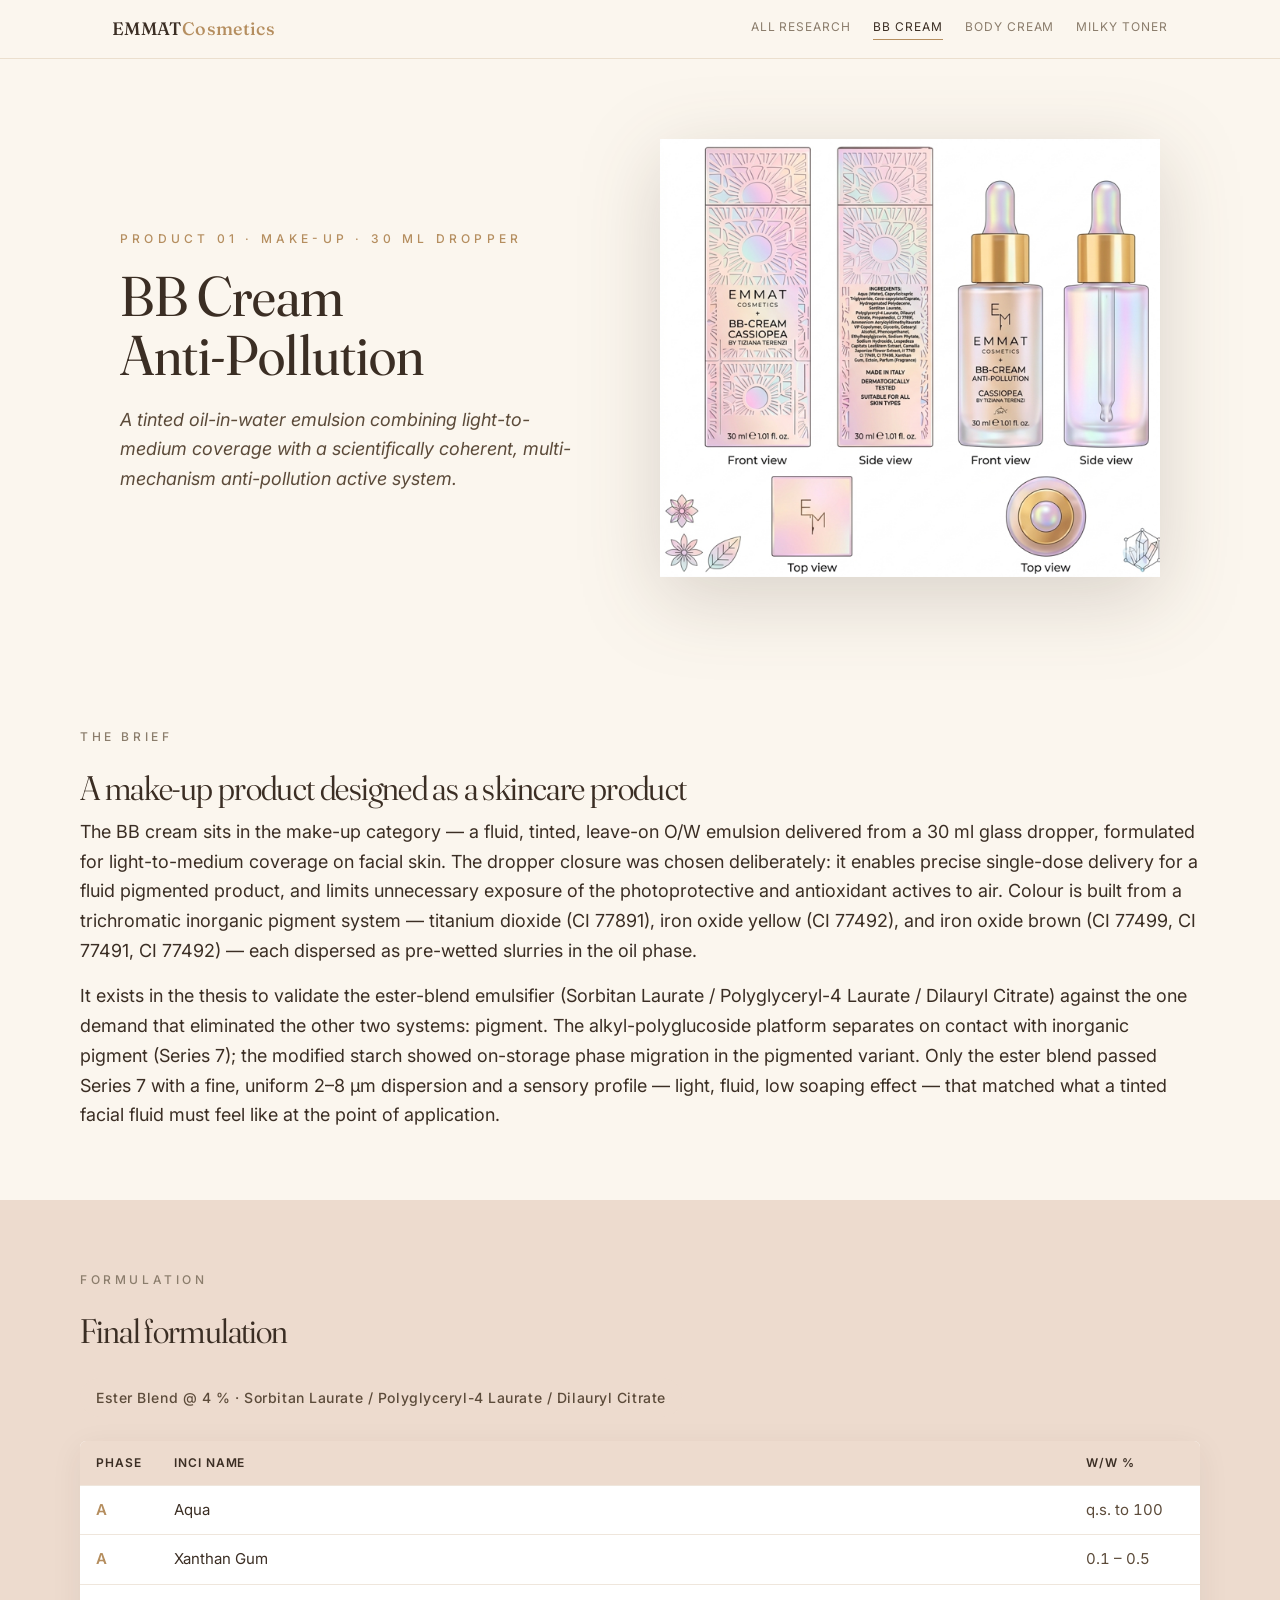
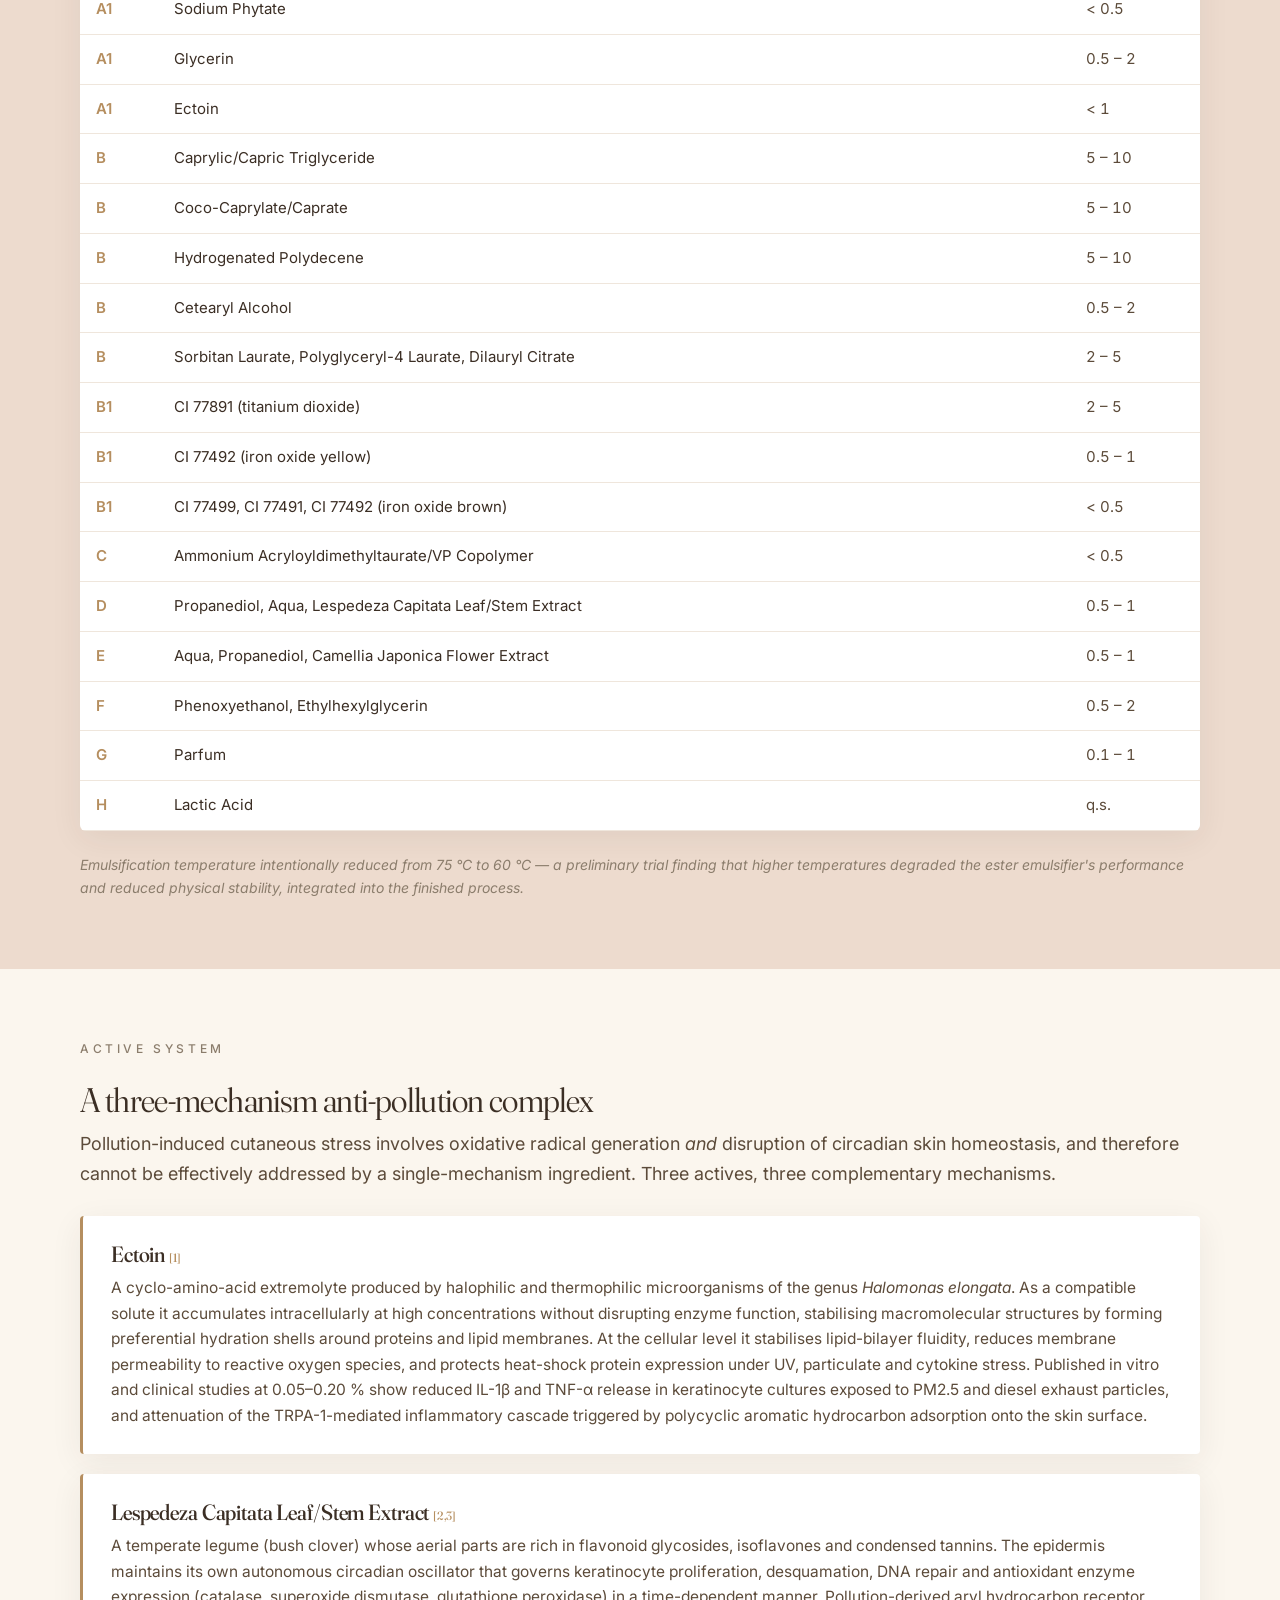
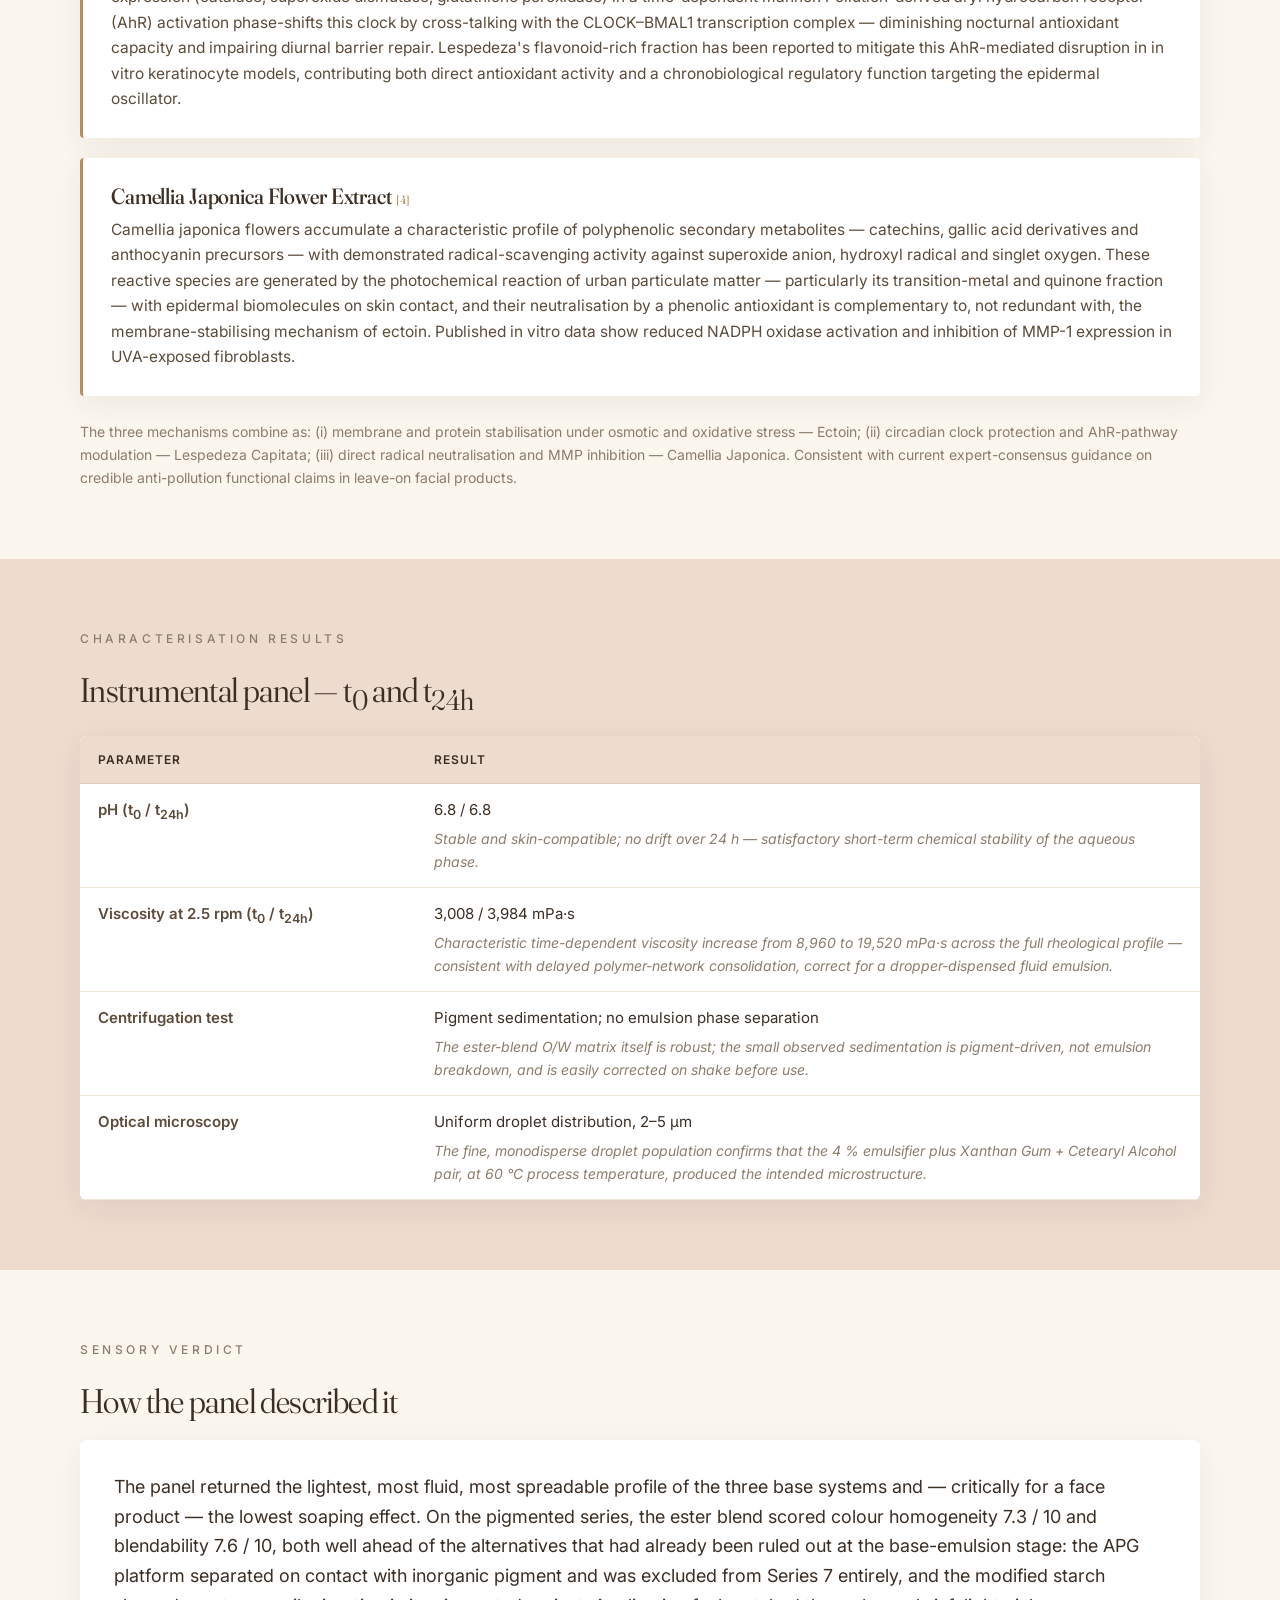
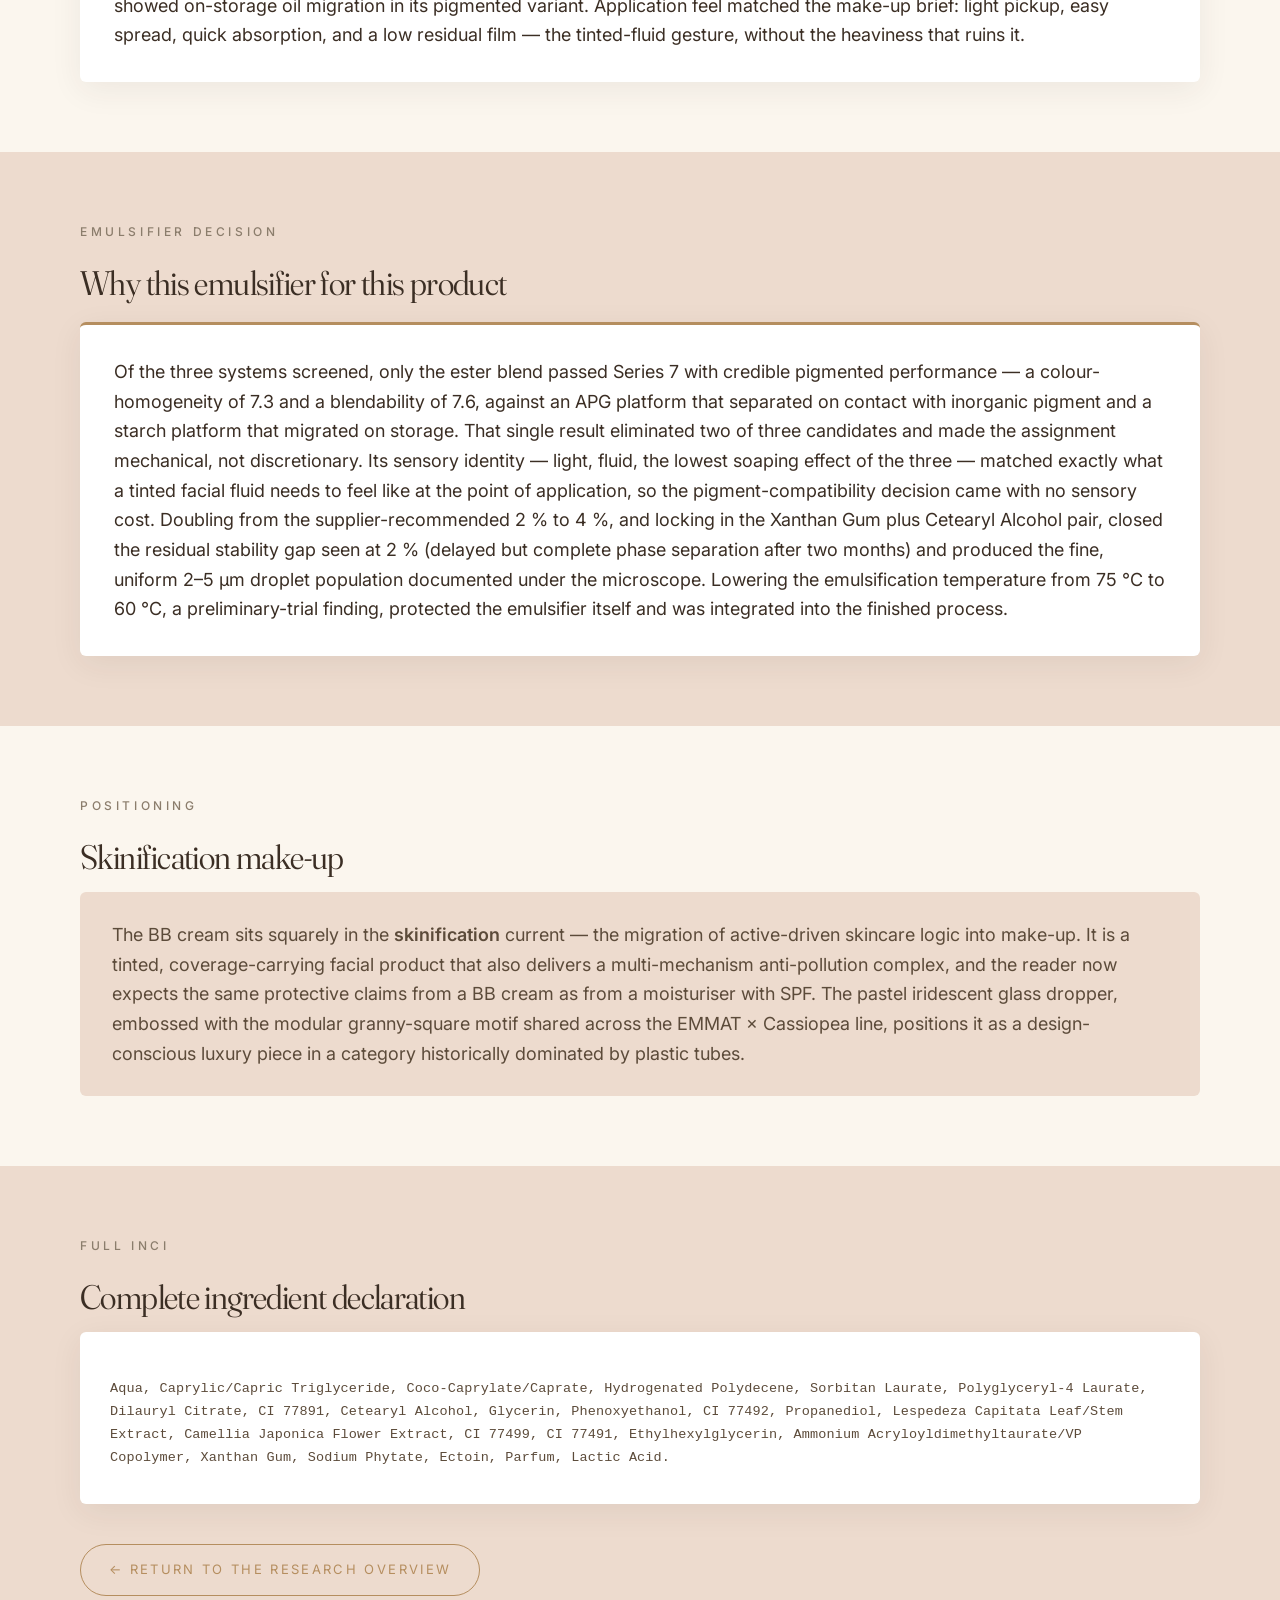
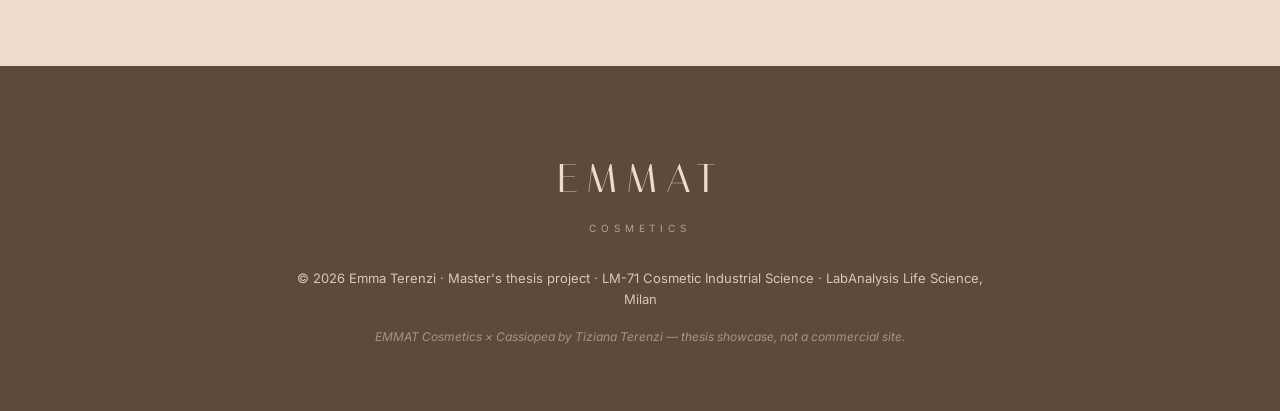
==== products/bb-cream.html @ 3c99f942 "Add per-product deep-dive pages Three new thesis-quality sub-pages under products/ — bb-cream.html, " ====
<!DOCTYPE html>
<html lang="en-GB">
<head>
<meta charset="UTF-8">
<meta name="viewport" content="width=device-width, initial-scale=1.0">
<title>BB Cream Anti-Pollution — EMMAT Cosmetics</title>
<meta name="description" content="The development of EMMAT's tinted anti-pollution BB cream: ester-blend emulsifier, trichromatic pigment system, and a three-active anti-pollution complex. Full formulation, characterisation and rationale.">
<link rel="preconnect" href="https://fonts.googleapis.com">
<link rel="preconnect" href="https://fonts.gstatic.com" crossorigin>
<link href="https://fonts.googleapis.com/css2?family=Fraunces:ital,opsz,wght,SOFT,WONK@0,9..144,300..700,0..100,0..1;1,9..144,300..700,0..100,0..1&family=Italiana&family=Inter:wght@300;400;500;600&display=swap" rel="stylesheet">
<link rel="stylesheet" href="../styles.css">
</head>
<body>

<!-- ══════════════ SUB-NAV ══════════════ -->
<nav class="subnav">
  <div class="subnav-inner">
    <a href="../index.html" class="subnav-brand">EMMAT<span>Cosmetics</span></a>
    <div class="subnav-links">
      <a href="../index.html">All research</a>
      <a href="bb-cream.html" class="current">BB Cream</a>
      <a href="body-cream.html">Body Cream</a>
      <a href="milky-toner.html">Milky Toner</a>
    </div>
  </div>
</nav>

<!-- ══════════════ HERO ══════════════ -->
<header class="product-hero">
  <div class="product-hero-text">
    <span class="eyebrow-inline">Product 01 · Make-up · 30 ml dropper</span>
    <h1>BB Cream<br>Anti-Pollution</h1>
    <p class="tag">A tinted oil-in-water emulsion combining light-to-medium coverage with a scientifically coherent, multi-mechanism anti-pollution active system.</p>
  </div>
  <div class="product-hero-media">
    <img src="../images/image7.png" alt="EMMAT BB Cream Anti-Pollution 30 ml glass dropper — front and side views">
  </div>
</header>

<!-- ══════════════ THE BRIEF ══════════════ -->
<section class="pp-section section-cream">
  <div class="container">
    <span class="lede-eyebrow">The brief</span>
    <h2>A make-up product designed as a skincare product</h2>
    <p>The BB cream sits in the make-up category — a fluid, tinted, leave-on O/W emulsion delivered from a 30 ml glass dropper, formulated for light-to-medium coverage on facial skin. The dropper closure was chosen deliberately: it enables precise single-dose delivery for a fluid pigmented product, and limits unnecessary exposure of the photoprotective and antioxidant actives to air. Colour is built from a trichromatic inorganic pigment system — titanium dioxide (CI 77891), iron oxide yellow (CI 77492), and iron oxide brown (CI 77499, CI 77491, CI 77492) — each dispersed as pre-wetted slurries in the oil phase.</p>
    <p>It exists in the thesis to validate the ester-blend emulsifier (Sorbitan Laurate / Polyglyceryl-4 Laurate / Dilauryl Citrate) against the one demand that eliminated the other two systems: pigment. The alkyl-polyglucoside platform separates on contact with inorganic pigment (Series 7); the modified starch showed on-storage phase migration in the pigmented variant. Only the ester blend passed Series 7 with a fine, uniform 2–8 µm dispersion and a sensory profile — light, fluid, low soaping effect — that matched what a tinted facial fluid must feel like at the point of application.</p>
  </div>
</section>

<!-- ══════════════ FORMULATION ══════════════ -->
<section class="pp-section section-rose">
  <div class="container">
    <span class="lede-eyebrow">Formulation</span>
    <h2>Final formulation</h2>
    <span class="emul-line">Ester Blend @ 4 % · Sorbitan Laurate / Polyglyceryl-4 Laurate / Dilauryl Citrate</span>
    <table class="form-table">
      <thead><tr><th>Phase</th><th>INCI name</th><th>w/w %</th></tr></thead>
      <tbody>
        <tr><td>A</td><td>Aqua</td><td>q.s. to 100</td></tr>
        <tr><td>A</td><td>Xanthan Gum</td><td>0.1 – 0.5</td></tr>
        <tr><td>A1</td><td>Sodium Phytate</td><td>&lt; 0.5</td></tr>
        <tr><td>A1</td><td>Glycerin</td><td>0.5 – 2</td></tr>
        <tr><td>A1</td><td>Ectoin</td><td>&lt; 1</td></tr>
        <tr><td>B</td><td>Caprylic/Capric Triglyceride</td><td>5 – 10</td></tr>
        <tr><td>B</td><td>Coco-Caprylate/Caprate</td><td>5 – 10</td></tr>
        <tr><td>B</td><td>Hydrogenated Polydecene</td><td>5 – 10</td></tr>
        <tr><td>B</td><td>Cetearyl Alcohol</td><td>0.5 – 2</td></tr>
        <tr><td>B</td><td>Sorbitan Laurate, Polyglyceryl-4 Laurate, Dilauryl Citrate</td><td>2 – 5</td></tr>
        <tr><td>B1</td><td>CI 77891 (titanium dioxide)</td><td>2 – 5</td></tr>
        <tr><td>B1</td><td>CI 77492 (iron oxide yellow)</td><td>0.5 – 1</td></tr>
        <tr><td>B1</td><td>CI 77499, CI 77491, CI 77492 (iron oxide brown)</td><td>&lt; 0.5</td></tr>
        <tr><td>C</td><td>Ammonium Acryloyldimethyltaurate/VP Copolymer</td><td>&lt; 0.5</td></tr>
        <tr><td>D</td><td>Propanediol, Aqua, Lespedeza Capitata Leaf/Stem Extract</td><td>0.5 – 1</td></tr>
        <tr><td>E</td><td>Aqua, Propanediol, Camellia Japonica Flower Extract</td><td>0.5 – 1</td></tr>
        <tr><td>F</td><td>Phenoxyethanol, Ethylhexylglycerin</td><td>0.5 – 2</td></tr>
        <tr><td>G</td><td>Parfum</td><td>0.1 – 1</td></tr>
        <tr><td>H</td><td>Lactic Acid</td><td>q.s.</td></tr>
      </tbody>
    </table>
    <p style="margin-top:22px; color:var(--muted); font-size:14px; font-style:italic;">Emulsification temperature intentionally reduced from 75 °C to 60 °C — a preliminary trial finding that higher temperatures degraded the ester emulsifier's performance and reduced physical stability, integrated into the finished process.</p>
  </div>
</section>

<!-- ══════════════ ACTIVE SYSTEM DEEP DIVE ══════════════ -->
<section class="pp-section section-cream">
  <div class="container">
    <span class="lede-eyebrow">Active system</span>
    <h2>A three-mechanism anti-pollution complex</h2>
    <p style="margin-bottom:28px; color:var(--deep);">Pollution-induced cutaneous stress involves oxidative radical generation <em>and</em> disruption of circadian skin homeostasis, and therefore cannot be effectively addressed by a single-mechanism ingredient. Three actives, three complementary mechanisms.</p>

    <div class="active-block">
      <h4>Ectoin <span class="ref">[1]</span></h4>
      <p>A cyclo-amino-acid extremolyte produced by halophilic and thermophilic microorganisms of the genus <em>Halomonas elongata</em>. As a compatible solute it accumulates intracellularly at high concentrations without disrupting enzyme function, stabilising macromolecular structures by forming preferential hydration shells around proteins and lipid membranes. At the cellular level it stabilises lipid-bilayer fluidity, reduces membrane permeability to reactive oxygen species, and protects heat-shock protein expression under UV, particulate and cytokine stress. Published in vitro and clinical studies at 0.05–0.20 % show reduced IL-1β and TNF-α release in keratinocyte cultures exposed to PM2.5 and diesel exhaust particles, and attenuation of the TRPA-1-mediated inflammatory cascade triggered by polycyclic aromatic hydrocarbon adsorption onto the skin surface.</p>
    </div>

    <div class="active-block">
      <h4>Lespedeza Capitata Leaf/Stem Extract <span class="ref">[2,3]</span></h4>
      <p>A temperate legume (bush clover) whose aerial parts are rich in flavonoid glycosides, isoflavones and condensed tannins. The epidermis maintains its own autonomous circadian oscillator that governs keratinocyte proliferation, desquamation, DNA repair and antioxidant enzyme expression (catalase, superoxide dismutase, glutathione peroxidase) in a time-dependent manner. Pollution-derived aryl hydrocarbon receptor (AhR) activation phase-shifts this clock by cross-talking with the CLOCK–BMAL1 transcription complex — diminishing nocturnal antioxidant capacity and impairing diurnal barrier repair. Lespedeza's flavonoid-rich fraction has been reported to mitigate this AhR-mediated disruption in in vitro keratinocyte models, contributing both direct antioxidant activity and a chronobiological regulatory function targeting the epidermal oscillator.</p>
    </div>

    <div class="active-block">
      <h4>Camellia Japonica Flower Extract <span class="ref">[4]</span></h4>
      <p>Camellia japonica flowers accumulate a characteristic profile of polyphenolic secondary metabolites — catechins, gallic acid derivatives and anthocyanin precursors — with demonstrated radical-scavenging activity against superoxide anion, hydroxyl radical and singlet oxygen. These reactive species are generated by the photochemical reaction of urban particulate matter — particularly its transition-metal and quinone fraction — with epidermal biomolecules on skin contact, and their neutralisation by a phenolic antioxidant is complementary to, not redundant with, the membrane-stabilising mechanism of ectoin. Published in vitro data show reduced NADPH oxidase activation and inhibition of MMP-1 expression in UVA-exposed fibroblasts.</p>
    </div>

    <p style="margin-top:24px; color:var(--muted); font-size:14px;">The three mechanisms combine as: (i) membrane and protein stabilisation under osmotic and oxidative stress — Ectoin; (ii) circadian clock protection and AhR-pathway modulation — Lespedeza Capitata; (iii) direct radical neutralisation and MMP inhibition — Camellia Japonica. Consistent with current expert-consensus guidance on credible anti-pollution functional claims in leave-on facial products.</p>
  </div>
</section>

<!-- ══════════════ CHARACTERISATION RESULTS ══════════════ -->
<section class="pp-section section-rose">
  <div class="container">
    <span class="lede-eyebrow">Characterisation results</span>
    <h2>Instrumental panel — t<sub>0</sub> and t<sub>24h</sub></h2>
    <table class="results-table">
      <thead><tr><th>Parameter</th><th>Result</th></tr></thead>
      <tbody>
        <tr>
          <td>pH (t<sub>0</sub> / t<sub>24h</sub>)</td>
          <td>6.8 / 6.8
            <span class="interp">Stable and skin-compatible; no drift over 24 h — satisfactory short-term chemical stability of the aqueous phase.</span>
          </td>
        </tr>
        <tr>
          <td>Viscosity at 2.5 rpm (t<sub>0</sub> / t<sub>24h</sub>)</td>
          <td>3,008 / 3,984 mPa·s
            <span class="interp">Characteristic time-dependent viscosity increase from 8,960 to 19,520 mPa·s across the full rheological profile — consistent with delayed polymer-network consolidation, correct for a dropper-dispensed fluid emulsion.</span>
          </td>
        </tr>
        <tr>
          <td>Centrifugation test</td>
          <td>Pigment sedimentation; no emulsion phase separation
            <span class="interp">The ester-blend O/W matrix itself is robust; the small observed sedimentation is pigment-driven, not emulsion breakdown, and is easily corrected on shake before use.</span>
          </td>
        </tr>
        <tr>
          <td>Optical microscopy</td>
          <td>Uniform droplet distribution, 2–5 µm
            <span class="interp">The fine, monodisperse droplet population confirms that the 4 % emulsifier plus Xanthan Gum + Cetearyl Alcohol pair, at 60 °C process temperature, produced the intended microstructure.</span>
          </td>
        </tr>
      </tbody>
    </table>
  </div>
</section>

<!-- ══════════════ SENSORY VERDICT ══════════════ -->
<section class="pp-section section-cream">
  <div class="container">
    <span class="lede-eyebrow">Sensory verdict</span>
    <h2>How the panel described it</h2>
    <div class="verdict-panel">
      <p>The panel returned the lightest, most fluid, most spreadable profile of the three base systems and — critically for a face product — the lowest soaping effect. On the pigmented series, the ester blend scored colour homogeneity 7.3 / 10 and blendability 7.6 / 10, both well ahead of the alternatives that had already been ruled out at the base-emulsion stage: the APG platform separated on contact with inorganic pigment and was excluded from Series 7 entirely, and the modified starch showed on-storage oil migration in its pigmented variant. Application feel matched the make-up brief: light pickup, easy spread, quick absorption, and a low residual film — the tinted-fluid gesture, without the heaviness that ruins it.</p>
    </div>
  </div>
</section>

<!-- ══════════════ EMULSIFIER RATIONALE ══════════════ -->
<section class="pp-section section-rose">
  <div class="container">
    <span class="lede-eyebrow">Emulsifier decision</span>
    <h2>Why this emulsifier for this product</h2>
    <div class="rationale-panel">
      <p>Of the three systems screened, only the ester blend passed Series 7 with credible pigmented performance — a colour-homogeneity of 7.3 and a blendability of 7.6, against an APG platform that separated on contact with inorganic pigment and a starch platform that migrated on storage. That single result eliminated two of three candidates and made the assignment mechanical, not discretionary. Its sensory identity — light, fluid, the lowest soaping effect of the three — matched exactly what a tinted facial fluid needs to feel like at the point of application, so the pigment-compatibility decision came with no sensory cost. Doubling from the supplier-recommended 2 % to 4 %, and locking in the Xanthan Gum plus Cetearyl Alcohol pair, closed the residual stability gap seen at 2 % (delayed but complete phase separation after two months) and produced the fine, uniform 2–5 µm droplet population documented under the microscope. Lowering the emulsification temperature from 75 °C to 60 °C, a preliminary-trial finding, protected the emulsifier itself and was integrated into the finished process.</p>
    </div>
  </div>
</section>

<!-- ══════════════ POSITIONING ══════════════ -->
<section class="pp-section section-cream">
  <div class="container">
    <span class="lede-eyebrow">Positioning</span>
    <h2>Skinification make-up</h2>
    <div class="positioning-panel">
      <p>The BB cream sits squarely in the <strong>skinification</strong> current — the migration of active-driven skincare logic into make-up. It is a tinted, coverage-carrying facial product that also delivers a multi-mechanism anti-pollution complex, and the reader now expects the same protective claims from a BB cream as from a moisturiser with SPF. The pastel iridescent glass dropper, embossed with the modular granny-square motif shared across the EMMAT × Cassiopea line, positions it as a design-conscious luxury piece in a category historically dominated by plastic tubes.</p>
    </div>
  </div>
</section>

<!-- ══════════════ FULL INCI ══════════════ -->
<section class="pp-section section-rose">
  <div class="container">
    <span class="lede-eyebrow">Full INCI</span>
    <h2>Complete ingredient declaration</h2>
    <div class="inci-panel">
      <p class="inci">Aqua, Caprylic/Capric Triglyceride, Coco-Caprylate/Caprate, Hydrogenated Polydecene, Sorbitan Laurate, Polyglyceryl-4 Laurate, Dilauryl Citrate, CI 77891, Cetearyl Alcohol, Glycerin, Phenoxyethanol, CI 77492, Propanediol, Lespedeza Capitata Leaf/Stem Extract, Camellia Japonica Flower Extract, CI 77499, CI 77491, Ethylhexylglycerin, Ammonium Acryloyldimethyltaurate/VP Copolymer, Xanthan Gum, Sodium Phytate, Ectoin, Parfum, Lactic Acid.</p>
    </div>
    <a href="../index.html" class="back-link">← Return to the research overview</a>
  </div>
</section>

<!-- ══════════════ FOOTER ══════════════ -->
<footer class="footer">
  <div class="container">
    <div class="footer-inner">
      <div class="footer-brand">EMMAT<span>Cosmetics</span></div>
      <p class="footer-line">© 2026 Emma Terenzi · Master's thesis project · LM-71 Cosmetic Industrial Science · LabAnalysis Life Science, Milan</p>
      <p class="footer-line muted">EMMAT Cosmetics × Cassiopea by Tiziana Terenzi — thesis showcase, not a commercial site.</p>
    </div>
  </div>
</footer>

</body>
</html>
---- styles.css ----
/* ═══════════════════════════════════════════════
   EMMAT Cosmetics — Thesis Portfolio
   Palette:
     text        #3B2E24  warm dark brown
     bg          #FBF6EE  cream
     gold        #B58E5F
     muted       #8B7D6C
     deep        #5C4B3A
     rose        #EDDBCE  soft rose
   ═══════════════════════════════════════════════ */

:root {
  --text:   #3B2E24;
  --bg:     #FBF6EE;
  --bg-2:   #FDF9F2;                /* subtle cream lift for inner-card gradient */
  --gold:   #B58E5F;
  --muted:  #8B7D6C;
  --deep:   #5C4B3A;
  --rose:   #EDDBCE;
  --border: rgba(181, 142, 95, .22);
  --rule:   rgba(181, 142, 95, .20);
  --shadow:    0 8px 32px rgba(59, 46, 36, .07);
  --shadow-lg: 0 24px 64px rgba(59, 46, 36, .12);

  --serif:   'Fraunces', 'Cormorant Garamond', 'Playfair Display', Georgia, serif;
  --display: 'Italiana', 'Fraunces', Georgia, serif;
  --sans:    'Inter', -apple-system, BlinkMacSystemFont, 'Segoe UI', sans-serif;

  /* Modular scale (ratio 1.25 · base 18px) — desktop */
  --step--1: 14.4px;
  --step-0:  18px;    /* body */
  --step-1:  22.5px;  /* lead */
  --step-2:  28px;    /* h4 */
  --step-3:  36px;    /* h3 */
  --step-4:  44px;    /* h2 */
  --step-5:  56px;
  --step-6:  72px;    /* h1 / hero */

  /* OpenType feature packs */
  --feat-body: "kern", "liga", "clig", "calt", "onum", "pnum";
  --feat-num:  "kern", "lnum", "tnum";
  --feat-head: "kern", "liga", "dlig", "calt", "ss01";

  --max: 1120px;
}

* { box-sizing: border-box; margin: 0; padding: 0; }

html {
  scroll-behavior: smooth;
  scroll-padding-top: 96px;
  -webkit-text-size-adjust: 100%;
}

body {
  font-family: var(--sans);
  color: var(--text);
  background: var(--bg);
  line-height: 1.65;
  font-weight: 400;
  font-size: var(--step-0);
  font-feature-settings: var(--feat-body);
  -webkit-font-smoothing: antialiased;
  -moz-osx-font-smoothing: grayscale;
  text-rendering: optimizeLegibility;
}

a { color: inherit; text-decoration: none; }
img { max-width: 100%; height: auto; display: block; }

h1, h2, h3, h4 {
  font-family: var(--serif);
  color: var(--text);
  font-weight: 400;
  line-height: 1.12;
  font-feature-settings: var(--feat-head);
  font-variation-settings: "opsz" 144, "SOFT" 30, "WONK" 0;
  text-wrap: balance;
}

h2 { font-size: var(--step-4); font-weight: 350; letter-spacing: -0.018em; margin-bottom: 16px; }
h3 { font-size: var(--step-3); font-weight: 400; letter-spacing: -0.012em; margin-bottom: 16px; }
h4 { font-size: var(--step-2); font-weight: 500; letter-spacing: -0.006em; margin-bottom: 12px; }

p { margin-bottom: 16px; }
p:last-child { margin-bottom: 0; }

em { color: var(--deep); font-style: italic; }
strong { font-weight: 600; }

/* ═══════════════════════════════════════════════ HERO */
.hero {
  position: relative;
  min-height: 100vh;
  display: flex;
  align-items: center;
  justify-content: center;
  overflow: hidden;
  color: var(--text);
}

.hero-bg {
  position: absolute;
  inset: 0;
  background-size: cover;
  background-position: center 30%;
  background-repeat: no-repeat;
  z-index: 0;
  animation: heroPan 30s ease-in-out infinite alternate;
}

@keyframes heroPan {
  from { transform: scale(1.02) translateY(0); }
  to   { transform: scale(1.08) translateY(-1%); }
}

.hero-overlay {
  position: absolute;
  inset: 0;
  background:
    radial-gradient(ellipse at 50% 100%, rgba(251, 246, 238, .95) 0%, rgba(251, 246, 238, .5) 40%, transparent 75%),
    linear-gradient(180deg, rgba(251, 246, 238, .15) 0%, rgba(251, 246, 238, .35) 100%);
  z-index: 1;
}

.hero-inner {
  position: relative;
  z-index: 2;
  max-width: 880px;
  padding: 64px 32px 112px;
  text-align: center;
}

.hero-eyebrow {
  font-family: var(--sans);
  font-size: 12px;
  letter-spacing: .38em;
  text-transform: uppercase;
  color: var(--gold);
  font-weight: 500;
  margin-bottom: 40px;
  font-feature-settings: var(--feat-num);
}

.brand-mark {
  font-family: var(--display);
  font-size: var(--step-6);
  font-weight: 400;
  letter-spacing: .18em;
  line-height: 1;
  margin: 0 0 8px;
  color: var(--text);
  font-feature-settings: "kern", "liga", "dlig";
}

.brand-mark span {
  display: block;
  font-family: var(--sans);
  font-size: 13px;
  letter-spacing: .58em;
  text-transform: uppercase;
  color: var(--muted);
  margin-top: 16px;
  font-weight: 400;
}

.tagline {
  font-family: var(--serif);
  font-style: italic;
  font-size: var(--step-2);
  line-height: 1.4;
  color: var(--deep);
  max-width: 720px;
  margin: 40px auto 24px;
  font-weight: 350;
  font-variation-settings: "opsz" 144, "SOFT" 60;
  text-wrap: balance;
}

.credit {
  font-family: var(--sans);
  font-size: 14px;
  color: var(--muted);
  letter-spacing: .08em;
  margin-bottom: 48px;
  font-feature-settings: var(--feat-num);
}
.credit strong { color: var(--text); font-weight: 600; }

.btn {
  display: inline-block;
  padding: 16px 32px;
  font-family: var(--sans);
  font-size: 12px;
  font-weight: 500;
  letter-spacing: .24em;
  text-transform: uppercase;
  border-radius: 8px;
  border: none;
  cursor: pointer;
  transition: all .3s ease;
}

.btn-primary {
  background: var(--gold);
  color: #fff;
}
.btn-primary:hover {
  background: var(--deep);
  transform: translateY(-2px);
  box-shadow: 0 12px 30px rgba(181, 142, 95, .3);
}

.hero-scroll {
  position: absolute;
  bottom: 30px;
  left: 50%;
  transform: translateX(-50%);
  z-index: 2;
  font-family: var(--sans);
  font-size: 10px;
  letter-spacing: .35em;
  text-transform: uppercase;
  color: var(--muted);
  writing-mode: vertical-rl;
  animation: bob 2s ease-in-out infinite;
}
@keyframes bob { 0%, 100% { transform: translateX(-50%) translateY(0); } 50% { transform: translateX(-50%) translateY(6px); } }

/* ═══════════════════════════════════════════════ SECTIONS */
.section {
  padding: 128px 24px;
  position: relative;
}
.section-cream { background: var(--bg); }
.section-rose  { background: var(--rose); }

/* Subtle gold hairline between adjacent sections — printed-lookbook rhythm */
.section + .section::before {
  content: "";
  position: absolute;
  top: 0;
  left: 50%;
  transform: translateX(-50%);
  width: 60%;
  max-width: 640px;
  height: 1px;
  background: var(--rule);
  opacity: .8;
}

.container {
  max-width: var(--max);
  margin: 0 auto;
}

.section-header {
  margin-bottom: 72px;
}
.section-header.centered {
  text-align: center;
  max-width: 760px;
  margin-left: auto;
  margin-right: auto;
  margin-bottom: 88px;
}

.eyebrow {
  display: inline-block;
  font-family: var(--sans);
  font-size: 11px;
  font-weight: 500;
  letter-spacing: .42em;
  text-transform: uppercase;
  color: var(--gold);
  margin-bottom: 24px;
  padding-bottom: 8px;
  border-bottom: 1px solid var(--border);
  font-feature-settings: var(--feat-num);
}

.section-lede {
  font-family: var(--serif);
  font-style: italic;
  font-size: var(--step-1);
  color: var(--deep);
  margin-top: 24px;
  line-height: 1.55;
  font-weight: 350;
  font-variation-settings: "opsz" 144, "SOFT" 40;
  text-wrap: balance;
}

/* ═══════════════════════════════════════════════ SECTION FIGURES */
.section-figure {
  margin: 0;
  border-radius: 16px;
  overflow: hidden;
  box-shadow: var(--shadow);
  border: 1px solid var(--border);
  background: var(--bg);
}
.section-figure img {
  display: block;
  width: 100%;
  height: auto;
  object-fit: cover;
}
.section-figure-wide {
  margin-top: 56px;
  aspect-ratio: 16 / 9;
}
.section-figure-wide img {
  height: 100%;
}
.section-figure-strip {
  margin-top: 40px;
  aspect-ratio: 32 / 11;
}
.section-figure-strip img {
  height: 100%;
}
.section-figure-inset {
  margin-bottom: 28px;
  aspect-ratio: 16 / 9;
}
.section-figure-inset img {
  height: 100%;
}
.section-figure-closer {
  margin-top: 0;
  margin-bottom: 56px;
}

/* ═══════════════════════════════════════════════ GRIDS */
.grid-2 {
  display: grid;
  grid-template-columns: 1.15fr 1fr;
  gap: 72px;
  align-items: start;
}

.grid-3 {
  display: grid;
  grid-template-columns: repeat(3, 1fr);
  gap: 32px;
}

.grid-methods {
  display: grid;
  grid-template-columns: repeat(4, 1fr);
  gap: 24px;
  margin-bottom: 48px;
}

/* ═══════════════════════════════════════════════ PROSE */
.prose h3 { margin-bottom: 24px; }
.prose p  { color: var(--deep); font-size: var(--step-0); line-height: 1.7; }
.prose p.muted { color: var(--muted); font-size: 16px; }

/* Drop-cap on the first prose paragraph */
.prose > p:first-of-type::first-letter {
  font-family: var(--serif);
  font-weight: 400;
  font-size: 4.6em;
  float: left;
  line-height: .88;
  padding: 6px 12px 0 0;
  color: var(--gold);
  font-feature-settings: "dlig", "liga";
  font-variation-settings: "opsz" 144, "SOFT" 100;
}

/* ═══════════════════════════════════════════════ STAT STRIP */
.stat-strip {
  display: grid;
  grid-template-columns: 1fr 1fr;
  gap: 1px;
  background: var(--border);
  border-radius: 16px;
  overflow: hidden;
  box-shadow: var(--shadow);
  border: 1px solid var(--border);
}
.stat {
  background: linear-gradient(180deg, var(--bg-2), var(--bg));
  padding: 48px 24px;
  text-align: center;
  display: flex;
  flex-direction: column;
  align-items: center;
  justify-content: center;
  min-height: 176px;
}
.stat-num {
  font-family: var(--serif);
  font-style: italic;
  font-size: 88px;
  font-weight: 300;
  color: var(--gold);
  line-height: .95;
  margin-bottom: 16px;
  font-feature-settings: var(--feat-num);
  font-variant-numeric: lining-nums tabular-nums;
  font-variation-settings: "opsz" 144, "SOFT" 70;
  letter-spacing: -0.02em;
}
.stat-label {
  font-family: var(--sans);
  font-size: 10.5px;
  letter-spacing: .28em;
  text-transform: uppercase;
  color: var(--muted);
  font-weight: 500;
}

/* ═══════════════════════════════════════════════ CARDS */
.card {
  background: var(--bg);
  border: 1px solid var(--border);
  border-radius: 16px;
  padding: 48px 40px;
  box-shadow: var(--shadow);
  transition: transform .35s ease, box-shadow .35s ease, border-color .35s ease;
  position: relative;
}
.card:hover {
  transform: translateY(-6px);
  box-shadow: var(--shadow-lg);
  border-color: rgba(181, 142, 95, .55);
}

.stat {
  transition: transform .3s ease, box-shadow .3s ease;
}
.stat:hover {
  transform: translateY(-4px);
  box-shadow: 0 10px 24px rgba(181, 142, 95, .18);
  z-index: 1;
}

/* Subtle inner cream gradient on cards over the rose background */
.section-rose .card { background: linear-gradient(180deg, var(--bg-2), var(--bg)); }

/* Emulsifier cards */
.card-emulsifier { padding-top: 64px; }
.card-emulsifier .card-num {
  position: absolute;
  top: 24px;
  right: 32px;
  font-family: var(--serif);
  font-style: italic;
  font-size: 24px;
  color: var(--gold);
  opacity: .75;
  font-variation-settings: "opsz" 144, "SOFT" 60;
}
.card-emulsifier h3 {
  font-size: 32px;
  font-weight: 450;
  margin-bottom: 8px;
  letter-spacing: -0.012em;
}
.card-emulsifier .ing-name {
  font-family: var(--sans);
  font-size: 13px;
  color: var(--muted);
  letter-spacing: .04em;
  margin-bottom: 24px;
  font-style: normal;
  line-height: 1.55;
}
.chip {
  display: inline-block;
  font-family: var(--sans);
  font-size: 10.5px;
  letter-spacing: .2em;
  text-transform: uppercase;
  color: var(--deep);
  background: var(--rose);
  padding: 8px 16px;
  border-radius: 24px;
  margin-bottom: 24px;
  font-weight: 500;
}
.card-body {
  color: var(--deep);
  font-size: 15.5px;
  line-height: 1.7;
  margin-bottom: 24px;
}
.card-tag {
  padding-top: 24px;
  border-top: 1px solid var(--border);
  font-family: var(--sans);
  font-size: 13px;
  color: var(--gold);
  letter-spacing: .04em;
}
.card-tag strong { color: var(--text); font-weight: 600; }

/* ═══════════════════════════════════════════════ METHODS */
.method {
  background: var(--bg);
  border: 1px solid var(--border);
  border-radius: 16px;
  padding: 32px 24px;
  transition: all .3s;
}
.method:hover {
  border-color: var(--gold);
  transform: translateY(-3px);
}
.s-num {
  display: inline-block;
  font-family: var(--serif);
  font-size: 12px;
  font-weight: 600;
  color: var(--gold);
  letter-spacing: .12em;
  background: rgba(181, 142, 95, .1);
  padding: 4px 10px;
  border-radius: 4px;
  margin-bottom: 16px;
  font-variant-numeric: lining-nums tabular-nums;
}
.method h4 {
  font-family: var(--serif);
  font-size: 20px;
  margin-bottom: 8px;
  color: var(--text);
  font-weight: 500;
  letter-spacing: -0.006em;
}
.method p {
  font-size: 14px;
  color: var(--muted);
  line-height: 1.6;
}

.charac-panel {
  background: var(--bg);
  border: 1px solid var(--border);
  border-radius: 16px;
  padding: 40px 32px;
  text-align: center;
}
.charac-panel h4 {
  font-family: var(--sans);
  font-size: 10.5px;
  letter-spacing: .38em;
  text-transform: uppercase;
  color: var(--muted);
  font-weight: 500;
  margin-bottom: 24px;
}
.charac-tags {
  display: flex;
  flex-wrap: wrap;
  justify-content: center;
  gap: 12px;
}
.charac-tags span {
  padding: 10px 20px;
  background: var(--rose);
  border-radius: 24px;
  font-size: 13px;
  color: var(--deep);
  font-weight: 500;
  letter-spacing: .02em;
  font-family: var(--sans);
}

/* ═══════════════════════════════════════════════ FINDINGS */
.card-finding {
  padding: 40px 32px;
}
.finding-head {
  font-family: var(--serif);
  font-size: 28px;
  font-weight: 450;
  color: var(--text);
  margin-bottom: 24px;
  padding-bottom: 16px;
  border-bottom: 1px solid var(--border);
  letter-spacing: -0.012em;
}
.card-finding ul {
  list-style: none;
  padding: 0;
}
.card-finding li {
  padding: 10px 0 10px 24px;
  position: relative;
  color: var(--deep);
  font-size: 14.5px;
  line-height: 1.6;
}
.card-finding li::before {
  content: "";
  position: absolute;
  left: 0;
  top: 18px;
  width: 8px;
  height: 8px;
  border-radius: 50%;
  background: var(--gold);
  opacity: .55;
}
.finding-punchline {
  text-align: center;
  margin-top: 64px;
  font-family: var(--serif);
  font-style: italic;
  font-size: 24px;
  font-weight: 350;
  color: var(--deep);
  max-width: 800px;
  margin-left: auto;
  margin-right: auto;
  line-height: 1.55;
  font-variation-settings: "opsz" 144, "SOFT" 60;
  text-wrap: balance;
}

/* ═══════════════════════════════════════════════ SENSORY */
.sensory-grid { align-items: start; }
.attr-list {
  list-style: none;
  padding: 0;
  display: grid;
  grid-template-columns: 1fr 1fr;
  gap: 8px 24px;
  margin-bottom: 24px;
}
.attr-list li {
  padding: 10px 0;
  border-bottom: 1px dotted var(--border);
  color: var(--deep);
  font-size: 14.5px;
}
.prose h4 {
  font-family: var(--sans);
  font-size: 10.5px;
  letter-spacing: .32em;
  text-transform: uppercase;
  color: var(--gold);
  margin: 32px 0 16px;
  font-weight: 500;
}

.chart-stack {
  display: flex;
  flex-direction: column;
  gap: 40px;
}
.chart-wrap {
  background: var(--bg);
  border: 1px solid var(--border);
  border-radius: 16px;
  padding: 32px;
  box-shadow: var(--shadow);
}
.chart-title {
  font-family: var(--serif);
  font-size: 19px;
  font-weight: 500;
  text-align: center;
  margin-bottom: 8px;
  color: var(--text);
  letter-spacing: -0.006em;
}
.chart-note {
  text-align: center;
  font-size: 12px;
  color: var(--muted);
  font-style: italic;
  margin-bottom: 16px;
}
canvas { max-width: 100%; }

/* ═══════════════════════════════════════════════ PRODUCTS */
.products-section .container { max-width: 1200px; }

.product-card {
  display: grid;
  grid-template-columns: 1fr 1.15fr;
  gap: 72px;
  align-items: center;
  background: linear-gradient(180deg, var(--bg-2) 0%, var(--bg) 60%);
  border: 1px solid var(--border);
  border-radius: 16px;
  padding: 64px;
  margin-bottom: 56px;
  box-shadow: var(--shadow);
  transition: box-shadow .35s ease;
}
.product-card:last-child { margin-bottom: 0; }
.product-card {
  transition: transform .4s ease, box-shadow .4s ease, border-color .4s ease;
}
.product-card:hover {
  transform: translateY(-4px);
  box-shadow: var(--shadow-lg);
  border-color: rgba(181, 142, 95, .55);
}
.product-card.reversed { grid-template-columns: 1.15fr 1fr; }
.product-card.reversed .product-media { order: 2; }
.product-card.reversed .product-body { order: 1; }

.product-media {
  background:
    radial-gradient(circle at 50% 40%, rgba(237, 219, 206, .5), transparent 70%),
    linear-gradient(180deg, var(--bg), var(--rose));
  border-radius: 16px;
  padding: 40px;
  display: flex;
  align-items: center;
  justify-content: center;
  min-height: 360px;
  overflow: hidden;
}
.product-media img {
  max-height: 460px;
  object-fit: contain;
  filter: drop-shadow(0 20px 40px rgba(59, 46, 36, .15));
  transition: transform .4s ease;
  will-change: transform;
}
.product-card:hover .product-media img {
  transform: scale(1.08);
}

.product-eyebrow {
  font-family: var(--sans);
  font-size: 11px;
  letter-spacing: .32em;
  text-transform: uppercase;
  color: var(--gold);
  margin-bottom: 16px;
}
.product-name {
  font-family: var(--serif);
  font-size: 48px;
  font-weight: 400;
  line-height: 1.05;
  margin-bottom: 24px;
  letter-spacing: -0.02em;
  font-variation-settings: "opsz" 144, "SOFT" 30;
}
.product-lede {
  font-family: var(--serif);
  font-style: italic;
  font-size: 20px;
  color: var(--deep);
  line-height: 1.55;
  margin-bottom: 32px;
  font-weight: 350;
  font-variation-settings: "opsz" 144, "SOFT" 60;
  text-wrap: balance;
}

.product-meta {
  display: grid;
  grid-template-columns: 1fr 1fr;
  gap: 16px;
  padding: 24px;
  background: var(--rose);
  border-radius: 16px;
  margin-bottom: 32px;
}
.meta-block {
  display: flex;
  flex-direction: column;
  gap: 4px;
}
.meta-label {
  font-family: var(--sans);
  font-size: 10px;
  letter-spacing: .28em;
  text-transform: uppercase;
  color: var(--muted);
  font-weight: 500;
}
.meta-value {
  font-family: var(--serif);
  font-size: 18px;
  color: var(--text);
  font-weight: 500;
  letter-spacing: -0.004em;
  font-variant-numeric: tabular-nums lining-nums;
}

.active-system, .rationale {
  margin-bottom: 32px;
}
.active-system h4, .rationale h4 {
  font-family: var(--sans);
  font-size: 10.5px;
  letter-spacing: .32em;
  text-transform: uppercase;
  color: var(--gold);
  margin-bottom: 16px;
  font-weight: 500;
}
.active-item {
  padding: 16px 0;
  border-top: 1px solid var(--border);
  font-size: 14.5px;
  line-height: 1.65;
  color: var(--deep);
}
.active-item:last-child { padding-bottom: 0; }
.active-item strong { color: var(--text); font-weight: 600; }
.active-sensory {
  display: block;
  margin-top: 8px;
  font-style: italic;
  font-family: var(--serif, 'Fraunces', 'Cormorant Garamond', Georgia, serif);
  color: var(--gold, #9a7b3a);
  font-size: 14px;
  line-height: 1.55;
  opacity: .92;
}
.product-tagline {
  font-family: var(--serif, 'Fraunces', 'Cormorant Garamond', Georgia, serif);
  font-style: italic;
  font-size: 18px;
  line-height: 1.4;
  color: var(--gold, #9a7b3a);
  margin: -6px 0 14px;
  letter-spacing: .01em;
}
.conclusion-close {
  margin-top: 36px;
  font-family: var(--serif, 'Fraunces', 'Cormorant Garamond', Georgia, serif);
  font-style: italic;
  font-size: 20px;
  line-height: 1.55;
  color: var(--deep, #2b241d);
  text-align: center;
  max-width: 780px;
  margin-left: auto;
  margin-right: auto;
}

.rationale p {
  font-size: 14.5px;
  color: var(--deep);
  line-height: 1.7;
}

.inci-details {
  border-top: 1px solid var(--border);
  padding-top: 24px;
  margin-top: 8px;
}
.inci-details summary {
  cursor: pointer;
  font-family: var(--sans);
  font-size: 10.5px;
  letter-spacing: .32em;
  text-transform: uppercase;
  color: var(--gold);
  font-weight: 500;
  padding: 6px 0;
  transition: color .2s;
  list-style: none;
  display: inline-flex;
  align-items: center;
  gap: 12px;
}
.inci-details summary::-webkit-details-marker { display: none; }
.inci-details summary::after {
  content: "";
  display: inline-block;
  width: 8px;
  height: 8px;
  border-right: 2px solid var(--gold);
  border-bottom: 2px solid var(--gold);
  transform: rotate(45deg);
  transform-origin: 60% 60%;
  transition: transform .3s ease;
  margin-top: -3px;
}
.inci-details[open] summary::after {
  transform: rotate(-135deg);
  margin-top: 2px;
}
.inci-details summary:hover { color: var(--deep); }
.inci-details[open] .inci {
  animation: inciFadeIn .35s ease-out both;
}
@keyframes inciFadeIn {
  from { opacity: 0; transform: translateY(-4px); }
  to   { opacity: 1; transform: translateY(0); }
}
.inci {
  padding: 20px 0 8px;
  font-size: 12.5px;
  line-height: 1.75;
  color: var(--muted);
  font-family: var(--sans);
  letter-spacing: .01em;
}

/* ═══════════════════════════════════════════════ POSITIONING */
.positioning-card {
  background: var(--bg);
  border: 1px solid var(--border);
  border-radius: 16px;
  padding: 48px 40px;
  box-shadow: var(--shadow);
}
.positioning-card h3 {
  font-family: var(--serif);
  font-size: 36px;
  font-weight: 400;
  margin-bottom: 24px;
  color: var(--gold);
  letter-spacing: -0.018em;
  font-variation-settings: "opsz" 144, "SOFT" 40;
}
.positioning-card p { color: var(--deep); font-size: 16px; line-height: 1.7; }
.positioning-card p.muted { color: var(--muted); font-size: 14.5px; margin-top: 16px; font-style: italic; }
.positioning-card strong { color: var(--text); font-weight: 600; }

/* ═══════════════════════════════════════════════ CONCLUSIONS */
.conclusions {
  display: grid;
  grid-template-columns: repeat(3, 1fr);
  gap: 32px;
  margin-bottom: 64px;
}
.conclusion {
  background: var(--bg);
  border: 1px solid var(--border);
  border-radius: 16px;
  padding: 48px 32px;
  text-align: center;
  box-shadow: var(--shadow);
}
.c-num {
  font-family: var(--serif);
  font-style: italic;
  font-size: 56px;
  font-weight: 300;
  color: var(--gold);
  margin-bottom: 16px;
  line-height: 1;
  font-variant-numeric: lining-nums tabular-nums;
  font-variation-settings: "opsz" 144, "SOFT" 70;
  letter-spacing: -0.02em;
}
.conclusion h4 {
  font-family: var(--serif);
  font-size: 22px;
  font-weight: 500;
  margin-bottom: 16px;
  color: var(--text);
  letter-spacing: -0.008em;
}
.conclusion p {
  font-size: 14.5px;
  color: var(--deep);
  line-height: 1.7;
}

.future-note {
  background: var(--bg);
  border-left: 3px solid var(--gold);
  padding: 32px 40px;
  border-radius: 8px;
  max-width: 880px;
  margin: 0 auto;
}
.future-note h4 {
  font-family: var(--sans);
  font-size: 10.5px;
  letter-spacing: .32em;
  text-transform: uppercase;
  color: var(--gold);
  margin-bottom: 16px;
  font-weight: 500;
}
.future-note p {
  font-size: 16px;
  color: var(--deep);
  line-height: 1.7;
  font-family: var(--serif);
  font-style: italic;
  font-weight: 350;
  font-variation-settings: "opsz" 144, "SOFT" 50;
}

/* ═══════════════════════════════════════════════ ABOUT + DOWNLOADS */
.about-grid { gap: 80px; }
.about-text h3 {
  font-family: var(--serif);
  font-size: 44px;
  font-weight: 400;
  margin-bottom: 24px;
  color: var(--text);
  letter-spacing: -0.02em;
  font-variation-settings: "opsz" 144, "SOFT" 30;
}
.about-text p {
  font-size: var(--step-0);
  color: var(--deep);
  margin-bottom: 32px;
  line-height: 1.7;
}
.tutors {
  display: flex;
  flex-direction: column;
  gap: 16px;
  padding-top: 24px;
  border-top: 1px solid var(--border);
}
.tutors > div {
  display: flex;
  flex-direction: column;
  gap: 4px;
}
.tut-label {
  font-family: var(--sans);
  font-size: 10px;
  letter-spacing: .32em;
  text-transform: uppercase;
  color: var(--muted);
  font-weight: 500;
}
.tut-name {
  font-family: var(--serif);
  font-size: 20px;
  color: var(--text);
  font-weight: 500;
  letter-spacing: -0.006em;
}

.downloads h3 {
  font-family: var(--serif);
  font-size: 28px;
  font-weight: 500;
  margin-bottom: 24px;
  letter-spacing: -0.008em;
}

.dl-card {
  display: flex;
  align-items: center;
  gap: 20px;
  padding: 24px;
  background: var(--bg);
  border: 1px solid var(--border);
  border-radius: 16px;
  margin-bottom: 16px;
  transition: all .25s;
  box-shadow: 0 4px 16px rgba(59, 46, 36, .04);
}
.dl-card:hover {
  transform: translateY(-2px);
  border-color: var(--gold);
  box-shadow: var(--shadow);
}
.dl-icon {
  width: 56px;
  height: 56px;
  background: var(--gold);
  color: #fff;
  border-radius: 8px;
  display: flex;
  align-items: center;
  justify-content: center;
  font-family: var(--sans);
  font-size: 12px;
  font-weight: 600;
  letter-spacing: .12em;
  flex-shrink: 0;
}
.dl-body {
  display: flex;
  flex-direction: column;
  gap: 4px;
}
.dl-title {
  font-family: var(--serif);
  font-size: 20px;
  font-weight: 500;
  color: var(--text);
  letter-spacing: -0.008em;
}
.dl-meta {
  font-size: 12px;
  color: var(--muted);
  letter-spacing: .04em;
  font-variant-numeric: tabular-nums lining-nums;
}

/* ═══════════════════════════════════════════════ FOOTER */
.footer {
  background: var(--deep);
  color: var(--rose);
  padding: 80px 24px 64px;
  text-align: center;
}
.footer-inner { max-width: 720px; margin: 0 auto; }
.footer-brand {
  font-family: var(--display);
  font-size: 40px;
  font-weight: 400;
  letter-spacing: .2em;
  margin-bottom: 4px;
}
.footer-brand span {
  display: block;
  font-family: var(--sans);
  font-size: 10px;
  letter-spacing: .48em;
  text-transform: uppercase;
  color: rgba(237, 219, 206, .6);
  margin-top: 8px;
}
.footer-line {
  font-size: 13px;
  color: rgba(237, 219, 206, .85);
  margin-top: 32px;
  line-height: 1.65;
}
.footer-line.muted { color: rgba(237, 219, 206, .5); margin-top: 12px; font-size: 12px; font-style: italic; }

/* ═══════════════════════════════════════════════ RESPONSIVE */
@media (max-width: 1000px) {
  .grid-methods { grid-template-columns: repeat(2, 1fr); }
}

@media (max-width: 900px) {
  :root {
    --step-0: 17px;
    --step-1: 20px;
    --step-2: 24px;
    --step-3: 26px;
    --step-4: 30px;
    --step-5: 36px;
    --step-6: 40px;
  }

  h2 { font-size: var(--step-4); }
  h3 { font-size: var(--step-3); }

  .brand-mark { font-size: 56px; letter-spacing: .14em; }
  .tagline { font-size: 20px; }
  .hero-inner { padding: 40px 24px 80px; }

  .section { padding: 88px 20px; }
  .section-header, .section-header.centered { margin-bottom: 56px; }

  .grid-2, .grid-3, .conclusions { grid-template-columns: 1fr; gap: 32px; }
  .about-grid { gap: 40px; }
  .stat-strip { grid-template-columns: 1fr 1fr; }
  .stat { padding: 32px 16px; min-height: 144px; }
  .stat-num { font-size: 64px; }

  .product-card,
  .product-card.reversed {
    grid-template-columns: 1fr;
    padding: 40px 24px;
    gap: 32px;
  }
  .product-card.reversed .product-media,
  .product-card.reversed .product-body { order: initial; }
  .product-media { padding: 24px; min-height: 280px; }
  .product-media img { max-height: 320px; }
  .product-name { font-size: 36px; }
  .product-meta { grid-template-columns: 1fr; gap: 16px; padding: 20px; }

  .positioning-card { padding: 32px 24px; }
  .positioning-card h3 { font-size: 28px; }
  .conclusion { padding: 32px 24px; }
  .conclusion h4 { font-size: 20px; }
  .c-num { font-size: 44px; }
  .future-note { padding: 24px 28px; }

  .attr-list { grid-template-columns: 1fr; }

  .prose > p:first-of-type::first-letter { font-size: 3.6em; padding: 4px 8px 0 0; }
}

@media (max-width: 600px) {
  h2 { font-size: 28px; }
  .brand-mark { font-size: 44px; letter-spacing: .12em; }
  .brand-mark span { font-size: 11px; letter-spacing: .42em; }
  .tagline { font-size: 18px; }
  .hero-eyebrow { font-size: 10px; letter-spacing: .32em; }
  .credit { font-size: 12px; }

  .section { padding: 64px 18px; }
  .grid-methods { grid-template-columns: 1fr; }

  .product-name { font-size: 30px; }
  .product-lede { font-size: 17px; }
  .product-media img { max-height: 260px; }

  .dl-card { padding: 18px; gap: 16px; }
  .dl-icon { width: 44px; height: 44px; font-size: 11px; }
  .dl-title { font-size: 17px; }

  .prose > p:first-of-type::first-letter { font-size: 3.2em; }
}

/* ═══════════════════════════════════════════════ MOTION + INTERACTIVE POLISH */

/* Scroll-progress bar */
.scroll-progress {
  position: fixed;
  top: 0; left: 0;
  height: 2px;
  width: 0;
  background: var(--gold);
  z-index: 1000;
  transition: width .1s linear;
  will-change: width;
}
.scroll-progress::before {
  content: "";
  position: fixed;
  top: 0; left: 0; right: 0;
  height: 2px;
  background: rgba(181, 142, 95, .12);
  z-index: -1;
}

/* Parallax hint on hero — JS drives translate */
.hero-bg { will-change: transform; }

/* Reveal-on-scroll (IntersectionObserver-driven) */
.reveal {
  opacity: 0;
  transform: translateY(24px);
  transition: opacity .6s ease-out, transform .6s ease-out;
  will-change: opacity, transform;
}
.reveal.is-visible {
  opacity: 1;
  transform: translateY(0);
}

/* Section-nav dots (desktop only) */
.section-nav {
  position: fixed;
  top: 50%;
  right: 24px;
  transform: translateY(-50%);
  z-index: 900;
  display: flex;
  flex-direction: column;
  gap: 14px;
  padding: 14px 8px;
  background: rgba(251, 246, 238, .55);
  backdrop-filter: blur(6px);
  -webkit-backdrop-filter: blur(6px);
  border-radius: 20px;
  border: 1px solid var(--border);
}
.section-nav a {
  display: block;
  width: 10px;
  height: 10px;
  border-radius: 50%;
  background: transparent;
  border: 1.5px solid var(--muted);
  transition: background .25s ease, border-color .25s ease, transform .25s ease;
  position: relative;
}
.section-nav a:hover {
  background: rgba(181, 142, 95, .3);
  border-color: var(--gold);
  transform: scale(1.15);
}
.section-nav a.active {
  background: var(--gold);
  border-color: var(--gold);
}
.section-nav a[data-label]::before {
  content: attr(data-label);
  position: absolute;
  right: 22px;
  top: 50%;
  transform: translateY(-50%);
  font-family: var(--sans);
  font-size: 10px;
  letter-spacing: .2em;
  text-transform: uppercase;
  color: var(--deep);
  background: var(--bg);
  padding: 5px 10px;
  border-radius: 4px;
  border: 1px solid var(--border);
  white-space: nowrap;
  opacity: 0;
  pointer-events: none;
  transition: opacity .2s ease;
}
.section-nav a:hover[data-label]::before { opacity: 1; }
@media (max-width: 1100px) { .section-nav { display: none; } }

/* Section anchor links (H2/H3 hover reveal #) */
.anchor-heading { position: relative; }
.anchor-link {
  position: absolute;
  left: -28px;
  top: 50%;
  transform: translateY(-50%);
  width: 24px;
  height: 24px;
  display: inline-flex;
  align-items: center;
  justify-content: center;
  font-family: var(--sans);
  font-size: 16px;
  font-weight: 400;
  color: var(--gold);
  opacity: 0;
  transition: opacity .2s ease;
  text-decoration: none;
  cursor: pointer;
  line-height: 1;
  border: 0;
  background: transparent;
  padding: 0;
}
.anchor-heading:hover .anchor-link,
.anchor-link:focus { opacity: .8; }
.anchor-link:hover { opacity: 1 !important; }
@media (max-width: 900px) { .anchor-link { display: none; } }

/* Toast — "Link copied" */
.toast {
  position: fixed;
  top: 32px;
  left: 50%;
  transform: translateX(-50%) translateY(-16px);
  background: var(--bg);
  color: var(--text);
  border: 1px solid var(--gold);
  padding: 12px 22px;
  border-radius: 30px;
  font-family: var(--sans);
  font-size: 12px;
  letter-spacing: .18em;
  text-transform: uppercase;
  box-shadow: 0 10px 30px rgba(59, 46, 36, .15);
  opacity: 0;
  pointer-events: none;
  z-index: 1100;
  transition: opacity .3s ease, transform .3s ease;
}
.toast.is-visible {
  opacity: 1;
  transform: translateX(-50%) translateY(0);
}

/* Back-to-top */
.back-to-top {
  position: fixed;
  bottom: 28px;
  right: 28px;
  width: 48px;
  height: 48px;
  border-radius: 50%;
  background: var(--gold);
  color: #fff;
  border: none;
  cursor: pointer;
  display: flex;
  align-items: center;
  justify-content: center;
  z-index: 950;
  box-shadow: 0 8px 24px rgba(181, 142, 95, .35);
  opacity: 0;
  transform: translateY(20px) scale(.85);
  pointer-events: none;
  transition:
    opacity .35s cubic-bezier(.34, 1.56, .64, 1),
    transform .45s cubic-bezier(.34, 1.56, .64, 1),
    background .25s ease;
}
.back-to-top.is-visible {
  opacity: 1;
  transform: translateY(0) scale(1);
  pointer-events: auto;
}
.back-to-top:hover {
  background: var(--deep);
  transform: translateY(-3px) scale(1.05);
}
.back-to-top svg {
  width: 18px;
  height: 18px;
  stroke: #fff;
  stroke-width: 2.4;
  fill: none;
  stroke-linecap: round;
  stroke-linejoin: round;
}
@media (max-width: 600px) {
  .back-to-top { bottom: 18px; right: 18px; width: 42px; height: 42px; }
}

/* Reduced-motion fallback — keep colours + hover states, drop transforms */
@media (prefers-reduced-motion: reduce) {
  html { scroll-behavior: auto; }
  .hero-bg { animation: none !important; transform: none !important; }
  .hero-scroll { animation: none; }

  .reveal { opacity: 1 !important; transform: none !important; transition: none !important; }

  .card,
  .card:hover,
  .method,
  .method:hover,
  .stat,
  .stat:hover,
  .product-card,
  .product-card:hover,
  .dl-card,
  .dl-card:hover,
  .btn-primary:hover,
  .back-to-top,
  .back-to-top:hover {
    transform: none !important;
    transition: background .2s ease, border-color .2s ease, box-shadow .2s ease, color .2s ease, opacity .2s ease;
  }

  .product-card:hover .product-media img { transform: none !important; }
  .inci-details[open] .inci { animation: none !important; }
  .inci-details summary::after { transition: none !important; }
  .toast { transition: opacity .2s ease; }
  .scroll-progress { transition: none; }
}

/* ═══════════════════════════════════════════════ SUB-PAGE (product deep-dive) */

.subnav {
  position: sticky;
  top: 0;
  z-index: 40;
  background: rgba(251, 246, 238, .92);
  backdrop-filter: saturate(140%) blur(10px);
  -webkit-backdrop-filter: saturate(140%) blur(10px);
  border-bottom: 1px solid var(--border);
}
.subnav-inner {
  max-width: var(--max);
  margin: 0 auto;
  padding: 14px 32px;
  display: flex;
  align-items: center;
  gap: 24px;
  flex-wrap: wrap;
}
.subnav-brand {
  font-family: var(--serif);
  font-size: 18px;
  font-weight: 500;
  letter-spacing: .02em;
  color: var(--text);
}
.subnav-brand span { color: var(--gold); }
.subnav-links {
  display: flex;
  gap: 22px;
  margin-left: auto;
  flex-wrap: wrap;
  font-size: 12px;
  letter-spacing: .08em;
  text-transform: uppercase;
}
.subnav-links a {
  color: var(--muted);
  transition: color .2s;
  padding-bottom: 2px;
  border-bottom: 1px solid transparent;
}
.subnav-links a:hover { color: var(--gold); border-bottom-color: var(--gold); }
.subnav-links a.current { color: var(--text); border-bottom-color: var(--gold); }

.product-hero {
  position: relative;
  min-height: 60vh;
  display: grid;
  grid-template-columns: 1fr 1fr;
  align-items: center;
  gap: 40px;
  padding: 80px 40px;
  max-width: var(--max);
  margin: 0 auto;
}
.product-hero-text .eyebrow-inline {
  color: var(--gold);
  font-size: 12px;
  letter-spacing: .35em;
  text-transform: uppercase;
  font-weight: 500;
  margin-bottom: 18px;
  display: inline-block;
}
.product-hero-text h1 {
  font-family: var(--serif);
  font-size: 56px;
  font-weight: 400;
  line-height: 1.05;
  margin-bottom: 20px;
}
.product-hero-text .tag {
  font-size: 18px;
  color: var(--deep);
  font-style: italic;
  max-width: 460px;
}
.product-hero-media {
  display: flex;
  justify-content: center;
}
.product-hero-media img {
  max-height: 460px;
  filter: drop-shadow(0 20px 40px rgba(59, 46, 36, .18));
}

.pp-section { padding: 70px 32px; }
.pp-section .container { max-width: var(--max); margin: 0 auto; }
.pp-section h2 {
  font-size: 34px;
  margin-bottom: 10px;
}
.pp-section .lede-eyebrow {
  color: var(--muted);
  font-size: 12px;
  letter-spacing: .3em;
  text-transform: uppercase;
  margin-bottom: 22px;
  display: block;
  font-weight: 500;
}

.form-table {
  width: 100%;
  border-collapse: collapse;
  margin-top: 24px;
  font-size: 15px;
  background: #fff;
  border-radius: 6px;
  overflow: hidden;
  box-shadow: var(--shadow);
}
.form-table th, .form-table td {
  padding: 12px 16px;
  text-align: left;
  border-bottom: 1px solid var(--border);
  vertical-align: top;
}
.form-table th {
  background: var(--rose);
  color: var(--text);
  font-family: var(--sans);
  font-weight: 600;
  font-size: 12px;
  letter-spacing: .08em;
  text-transform: uppercase;
}
.form-table td:first-child {
  font-weight: 600;
  color: var(--gold);
  width: 70px;
}
.form-table td:last-child {
  width: 130px;
  color: var(--deep);
  font-variant-numeric: tabular-nums;
  white-space: nowrap;
}
.emul-line {
  display: inline-block;
  margin-top: 18px;
  padding: 8px 16px;
  background: var(--rose);
  border-radius: 999px;
  font-size: 14px;
  font-weight: 500;
  color: var(--deep);
  letter-spacing: .04em;
}

.active-block {
  padding: 26px 28px;
  background: #fff;
  border-left: 3px solid var(--gold);
  border-radius: 4px;
  margin-bottom: 20px;
  box-shadow: var(--shadow);
}
.active-block h4 {
  color: var(--text);
  font-size: 22px;
  margin-bottom: 8px;
}
.active-block .ref { color: var(--gold); font-size: 12px; }
.active-block p { color: var(--deep); font-size: 15.5px; }

.results-table {
  width: 100%;
  border-collapse: collapse;
  margin-top: 20px;
  font-size: 15px;
  background: #fff;
  border-radius: 6px;
  overflow: hidden;
  box-shadow: var(--shadow);
}
.results-table th, .results-table td {
  padding: 14px 18px;
  text-align: left;
  border-bottom: 1px solid var(--border);
  vertical-align: top;
}
.results-table th {
  background: var(--rose);
  font-size: 12px;
  font-weight: 600;
  letter-spacing: .08em;
  text-transform: uppercase;
  color: var(--text);
}
.results-table td:first-child {
  font-weight: 600;
  color: var(--deep);
  width: 30%;
}
.results-table .interp {
  color: var(--muted);
  font-size: 14px;
  font-style: italic;
  margin-top: 4px;
  display: block;
}

.verdict-panel, .rationale-panel {
  background: #fff;
  padding: 32px 34px;
  border-radius: 6px;
  box-shadow: var(--shadow);
  margin-top: 20px;
}
.rationale-panel {
  border-top: 3px solid var(--gold);
}

.positioning-panel {
  padding: 28px 32px;
  background: var(--rose);
  border-radius: 6px;
  margin-top: 16px;
}
.positioning-panel p { color: var(--deep); }

.inci-panel {
  background: #fff;
  padding: 26px 30px;
  border-radius: 6px;
  box-shadow: var(--shadow);
  margin-top: 16px;
}
.inci-panel .inci {
  font-family: 'SF Mono', 'Menlo', 'Consolas', monospace;
  font-size: 13.5px;
  line-height: 1.7;
  color: var(--deep);
}

.back-link {
  display: inline-block;
  margin-top: 40px;
  padding: 14px 28px;
  border: 1px solid var(--gold);
  border-radius: 999px;
  color: var(--gold);
  font-size: 13px;
  letter-spacing: .18em;
  text-transform: uppercase;
  transition: all .25s;
}
.back-link:hover {
  background: var(--gold);
  color: #fff;
}

.product-cta {
  display: inline-block;
  margin-top: 18px;
  padding: 10px 20px;
  border: 1px solid var(--gold);
  border-radius: 999px;
  color: var(--gold);
  font-size: 12px;
  letter-spacing: .16em;
  text-transform: uppercase;
  font-weight: 500;
  transition: all .25s;
}
.product-cta:hover {
  background: var(--gold);
  color: #fff;
}

@media (max-width: 780px) {
  .product-hero {
    grid-template-columns: 1fr;
    padding: 60px 24px;
    text-align: center;
  }
  .product-hero-text h1 { font-size: 40px; }
  .product-hero-media img { max-height: 320px; }
  .subnav-inner { padding: 12px 20px; gap: 12px; }
  .subnav-links { gap: 14px; font-size: 11px; margin-left: 0; }
  .pp-section { padding: 50px 20px; }
  .pp-section h2 { font-size: 28px; }
  .form-table, .results-table { font-size: 13.5px; }
  .form-table th, .form-table td,
  .results-table th, .results-table td { padding: 10px 12px; }
  .active-block, .verdict-panel, .rationale-panel, .inci-panel { padding: 22px 20px; }
}

/* ═══════════════════════════════════════════════ PRINT */
@media print {
  * { -webkit-print-color-adjust: exact !important; print-color-adjust: exact !important; }
  body { background: var(--bg) !important; font-size: 11pt; }
  .hero { min-height: auto; page-break-after: always; }
  .hero-bg { animation: none; transform: none !important; }
  .hero-scroll, .btn, .dl-card { display: none !important; }
  .section { padding: 32px 16px; page-break-inside: avoid; }
  .product-card { page-break-inside: avoid; box-shadow: none; margin-bottom: 24px; }
  .inci-details[open] .inci { display: block; }
  .card:hover, .product-card:hover, .method:hover { transform: none; box-shadow: var(--shadow); }
  .scroll-progress,
  .section-nav,
  .back-to-top,
  .toast,
  .anchor-link { display: none !important; }
  .reveal { opacity: 1 !important; transform: none !important; }
  .section + .section::before { display: none; }
}
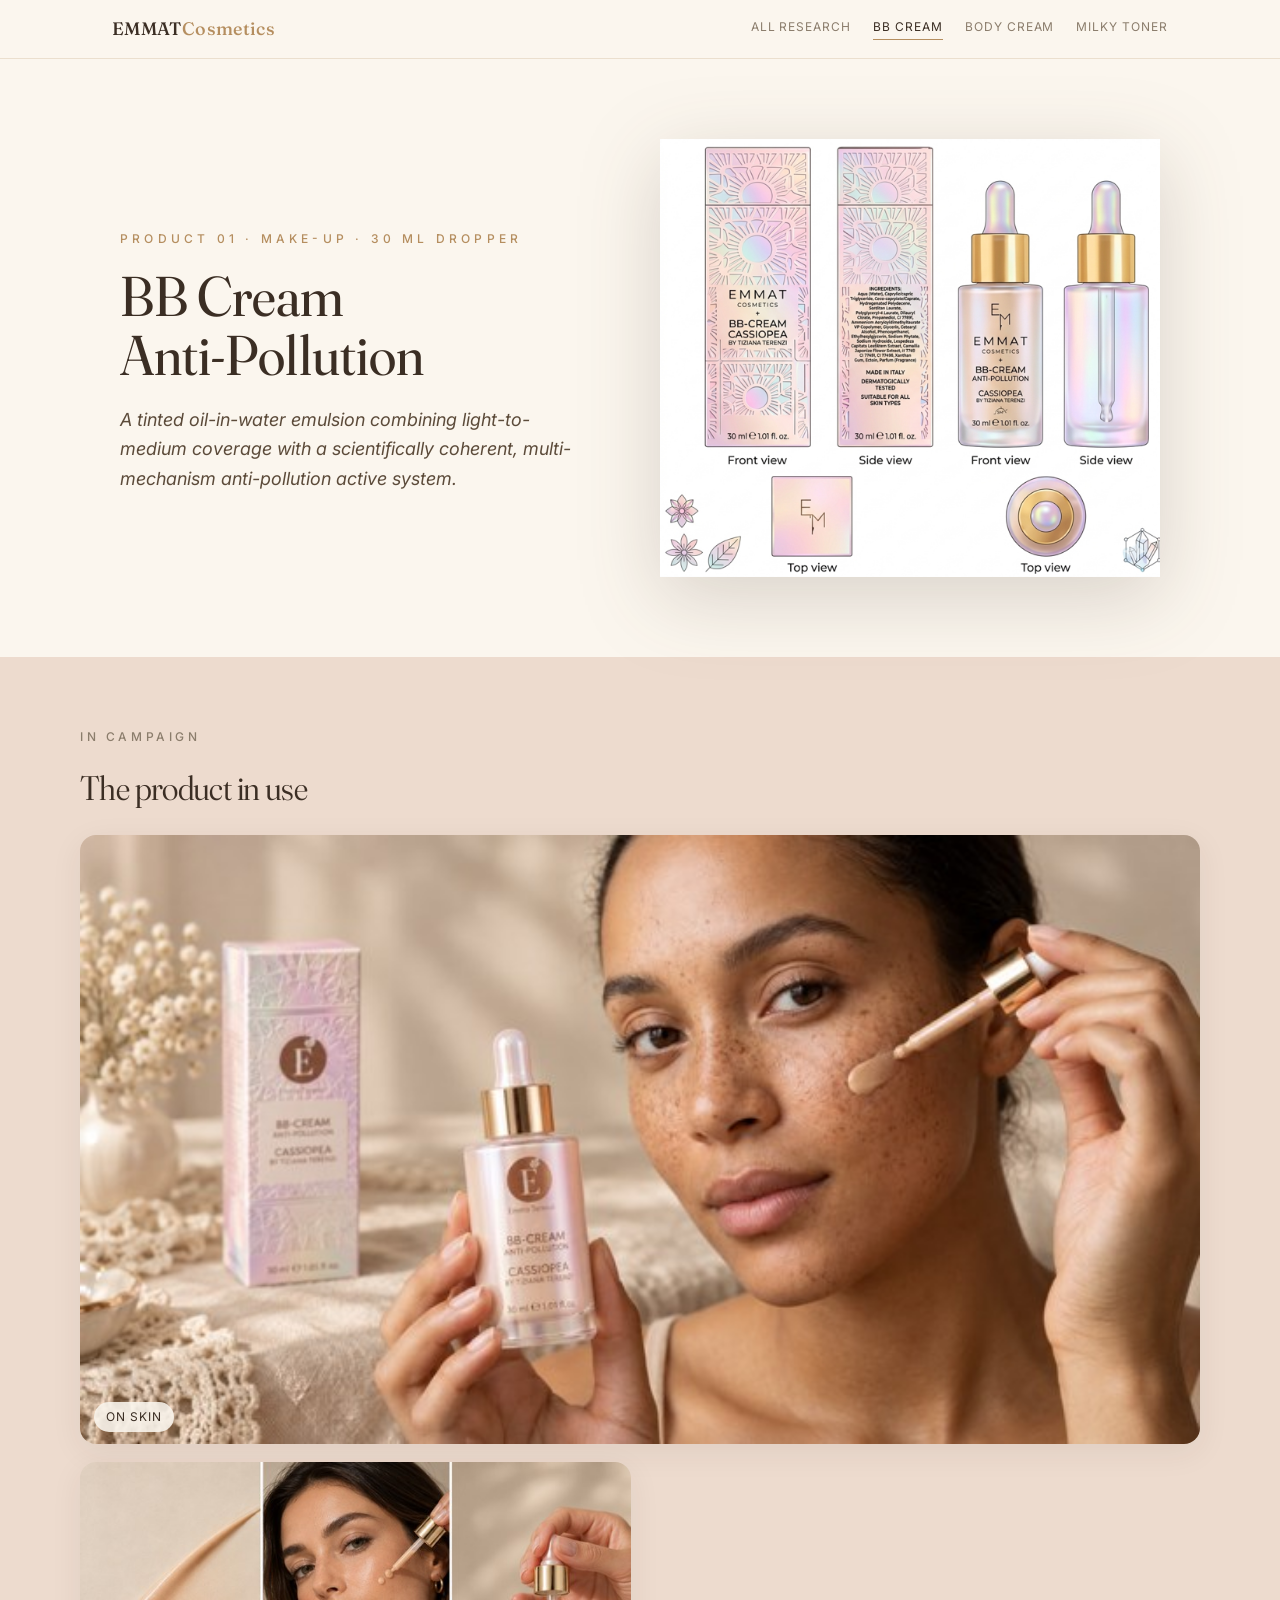
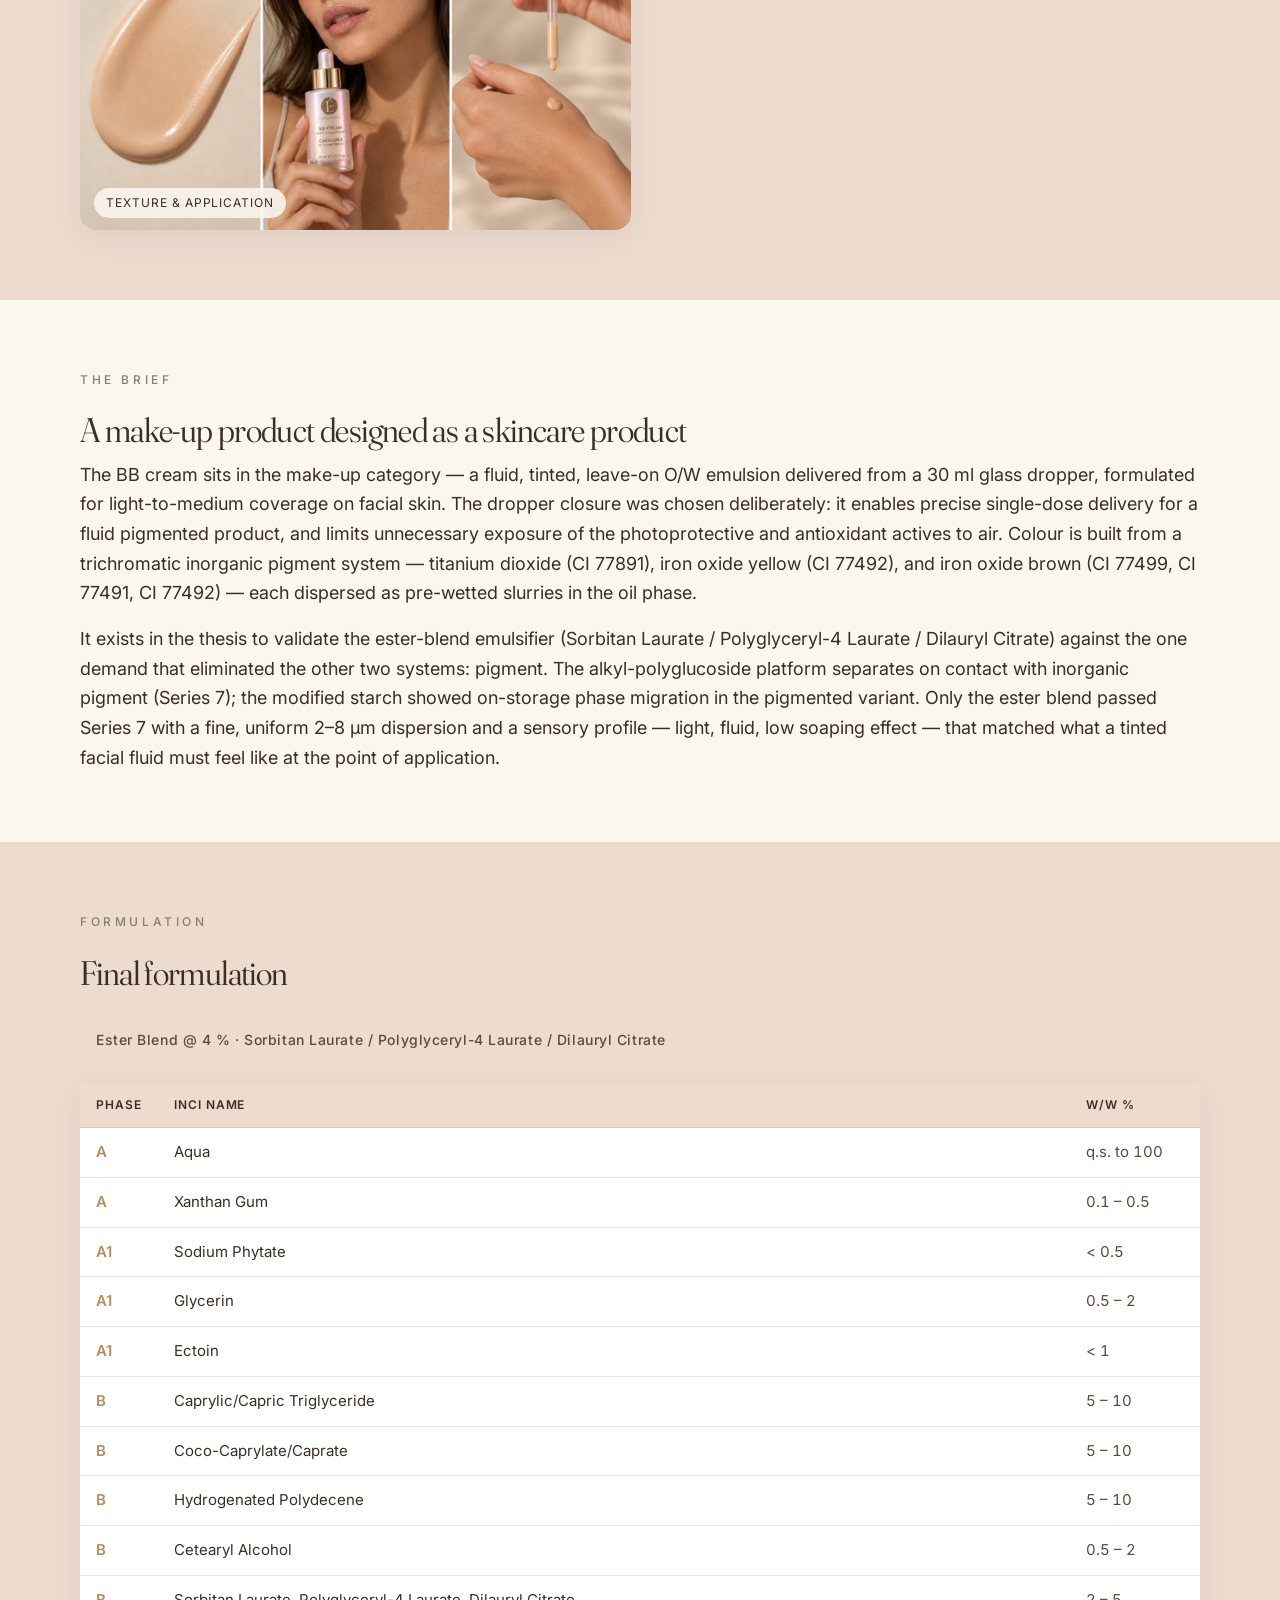
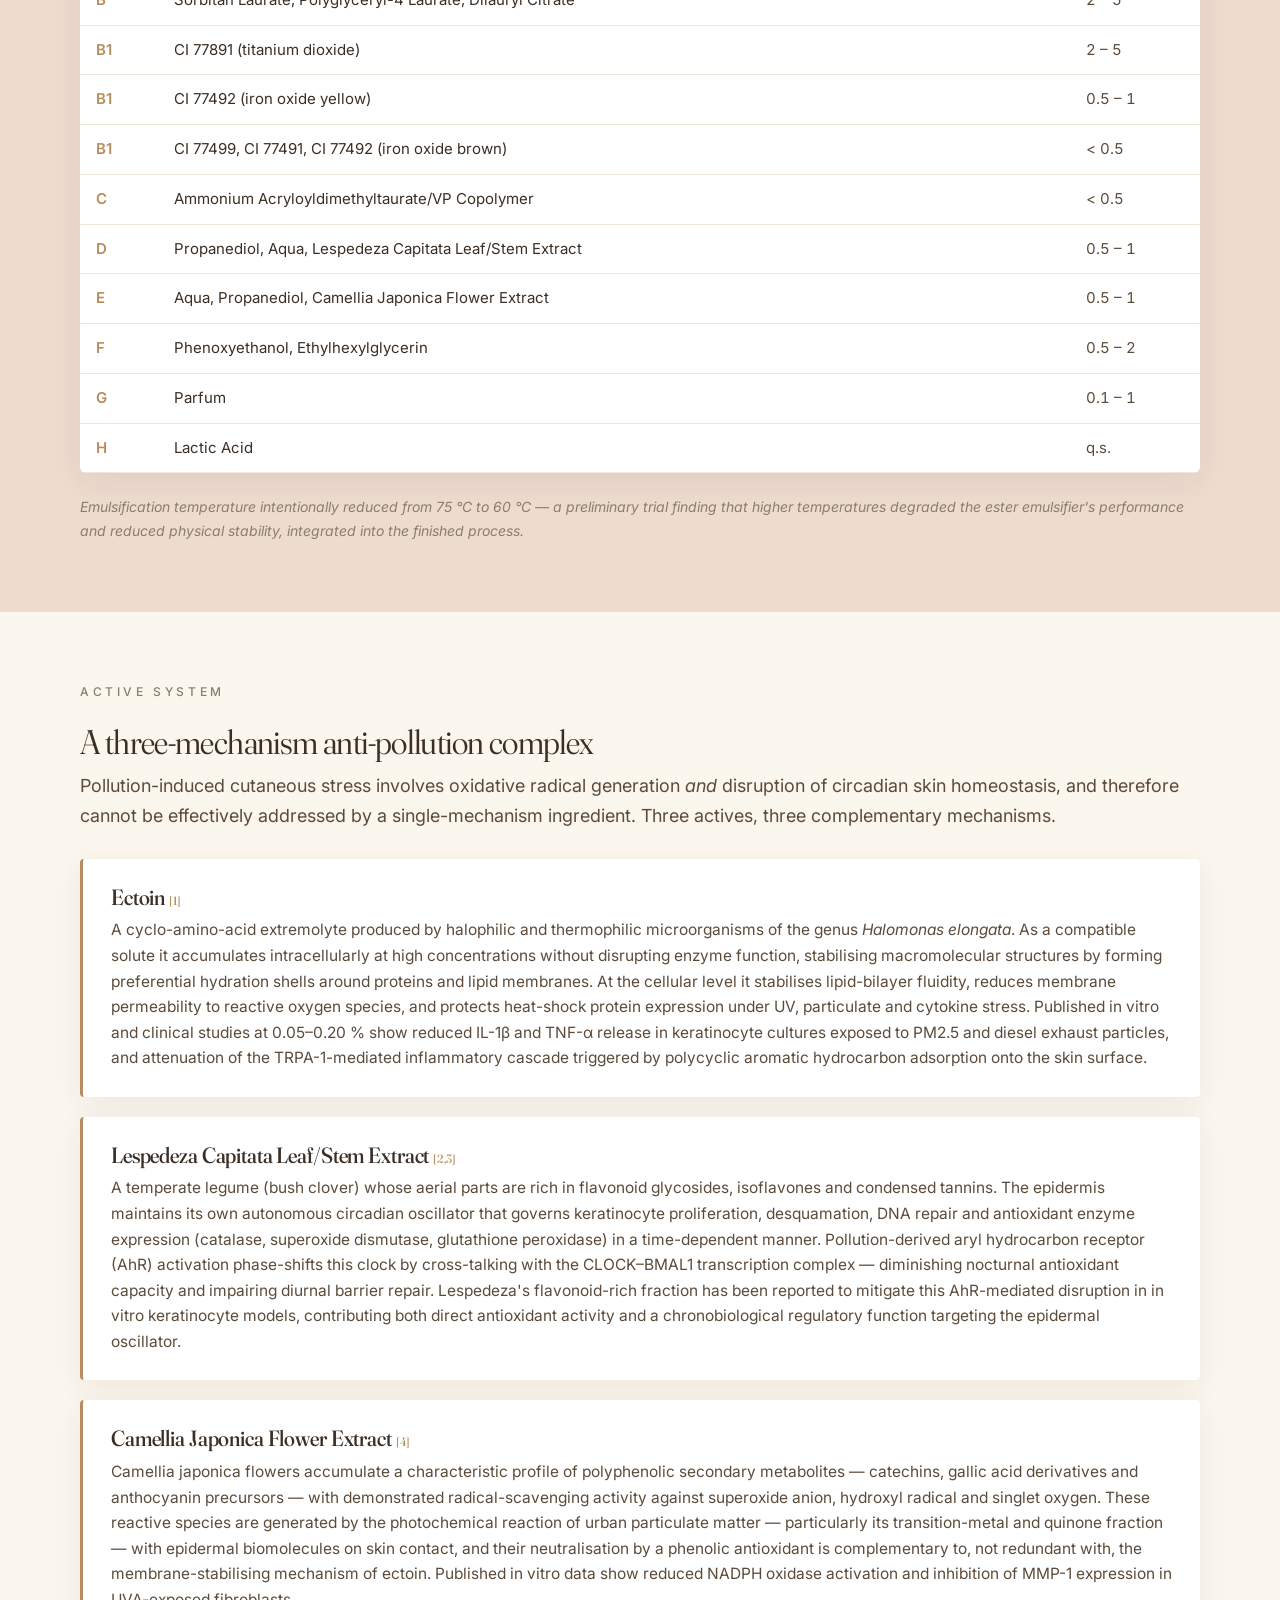
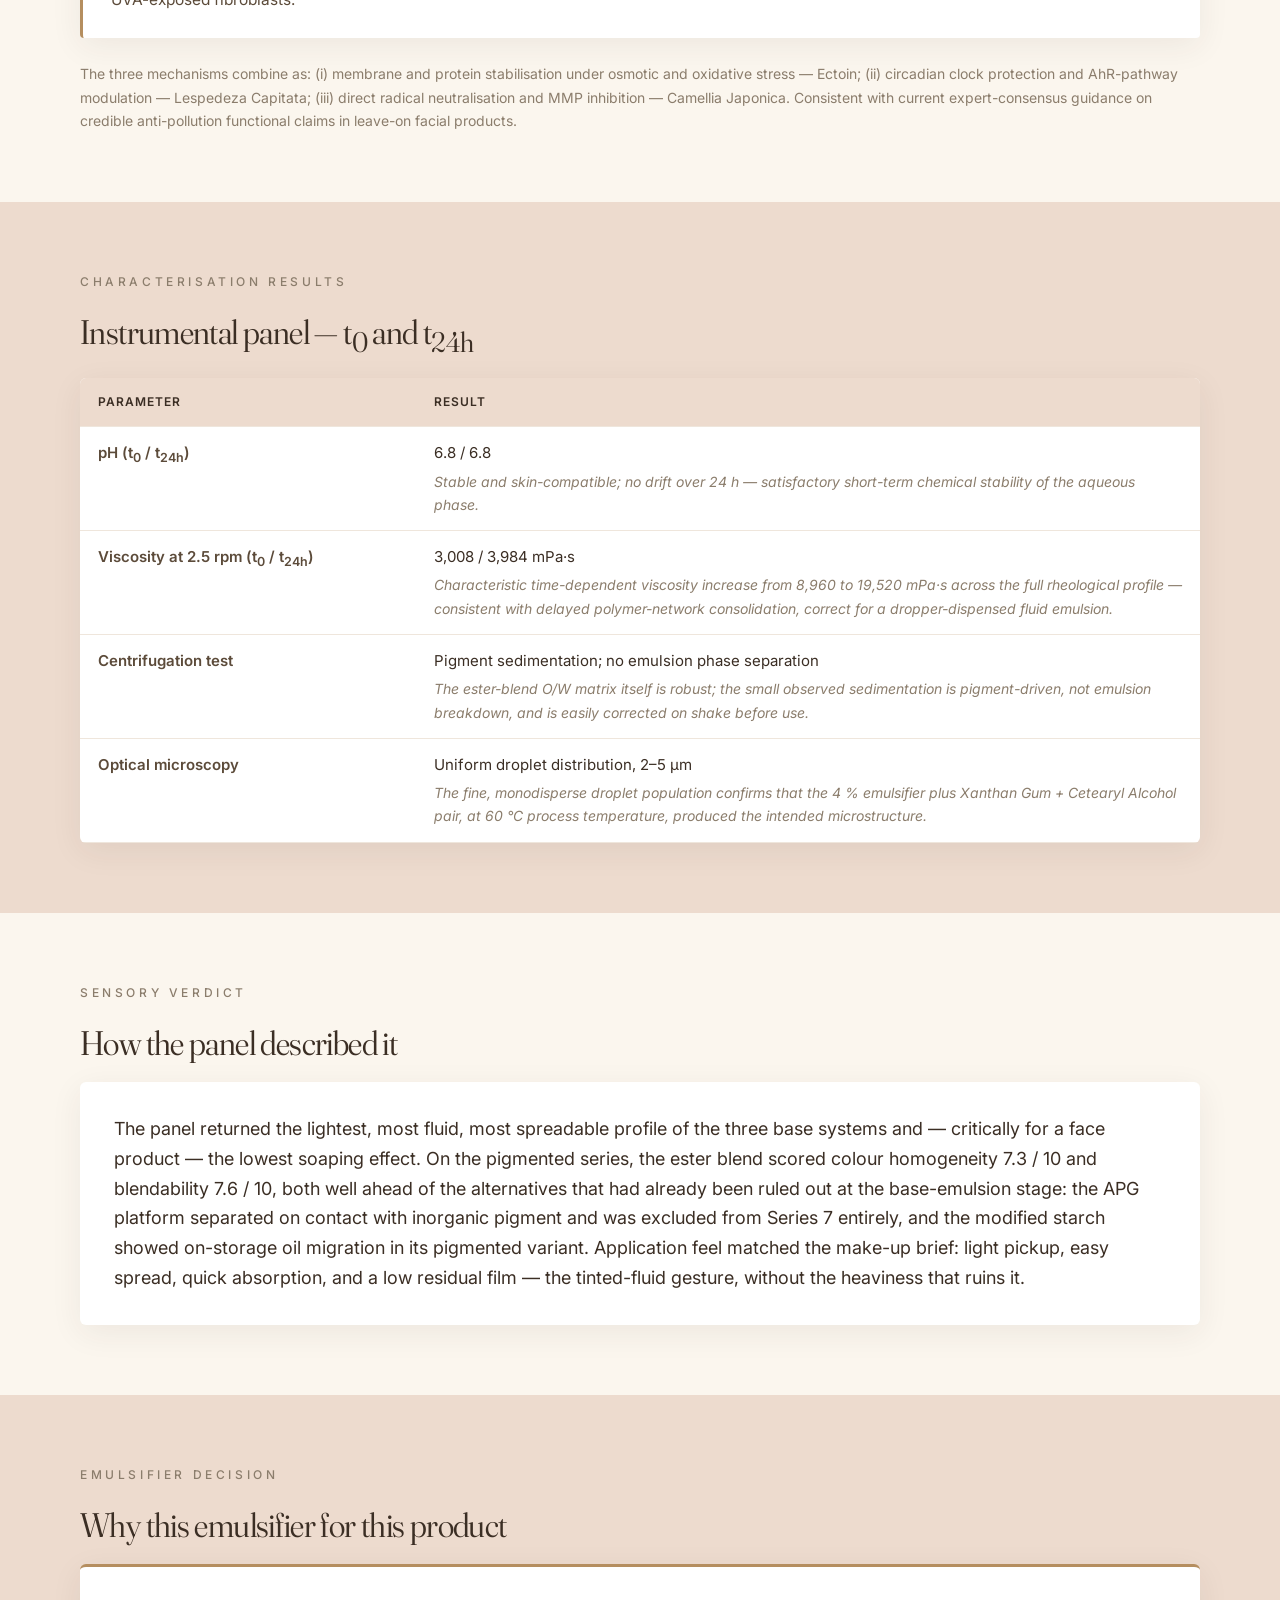
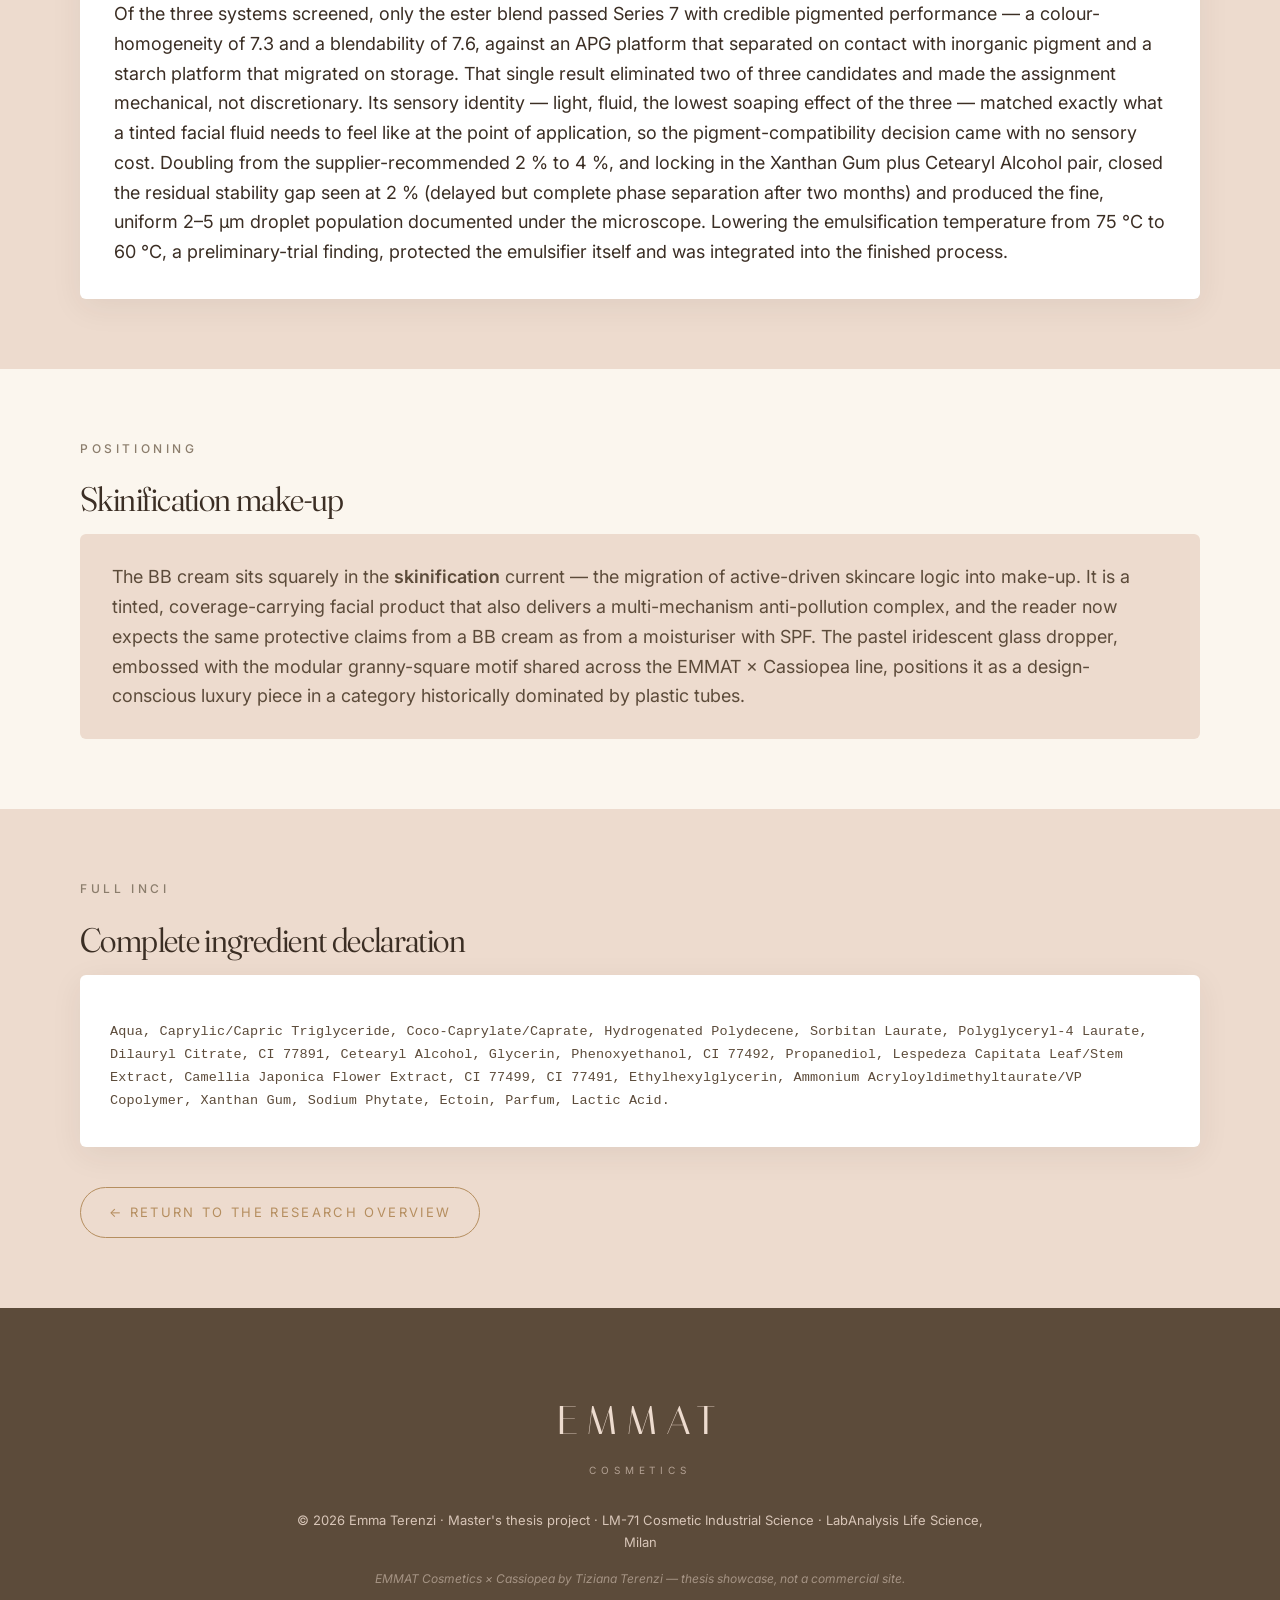
==== commit 6df5a8fe: "Add Emma's campaign photos: homepage mosaic + per-product galleries Co-Authored-By: Claude Opus 5.5 " ====
--- a/products/bb-cream.html
+++ b/products/bb-cream.html
@@ -36,6 +36,24 @@
     <img src="../images/image7.png" alt="EMMAT BB Cream Anti-Pollution 30 ml glass dropper — front and side views">
   </div>
 </header>
+
+<!-- ══════════════ CAMPAIGN IMAGERY ══════════════ -->
+<section class="pp-section section-rose pp-gallery-section">
+  <div class="container">
+    <span class="lede-eyebrow">In campaign</span>
+    <h2>The product in use</h2>
+    <div class="pp-gallery">
+      <figure class="pp-gallery-item pp-gallery-wide">
+        <img src="../images/bb-campaign-portrait.jpg" alt="BB Cream Anti-Pollution held beside the face, dropper touching the cheek, box in the background" loading="lazy">
+        <figcaption>On skin</figcaption>
+      </figure>
+      <figure class="pp-gallery-item">
+        <img src="../images/bb-campaign-texture.jpg" alt="BB Cream swatch, application with the dropper, and a blended dot on the back of the hand" loading="lazy">
+        <figcaption>Texture & application</figcaption>
+      </figure>
+    </div>
+  </div>
+</section>
 
 <!-- ══════════════ THE BRIEF ══════════════ -->
 <section class="pp-section section-cream">
--- a/styles.css
+++ b/styles.css
@@ -1749,3 +1749,19 @@
   .reveal { opacity: 1 !important; transform: none !important; }
   .section + .section::before { display: none; }
 }
+
+/* ── Campaign imagery (added 27/09/2026, photos from Emma) ── */
+.campaign-mosaic { display: grid; grid-template-columns: 1.2fr 1fr; grid-template-rows: auto auto; gap: 18px; margin-top: 64px; }
+.campaign-tall { grid-row: span 2; }
+.campaign-tile, .pp-gallery-item { margin: 0; position: relative; border-radius: 16px; overflow: hidden; box-shadow: var(--shadow); background: var(--rose); }
+.campaign-tile img, .pp-gallery-item img { display: block; width: 100%; height: 100%; object-fit: cover; }
+.campaign-tile figcaption, .pp-gallery-item figcaption { position: absolute; left: 14px; bottom: 12px; padding: 5px 12px; border-radius: 999px; background: rgba(251, 246, 238, .88); font-size: 12px; letter-spacing: .08em; text-transform: uppercase; color: var(--text); }
+.pp-gallery { display: grid; grid-template-columns: repeat(2, 1fr); gap: 18px; margin-top: 28px; }
+.pp-gallery-wide { grid-column: 1 / -1; }
+@media (max-width: 760px) {
+  .campaign-mosaic, .pp-gallery { grid-template-columns: 1fr; }
+  .campaign-tall { grid-row: auto; }
+}
+.pp-gallery-contain { background: #fff; }
+.pp-gallery-contain img { object-fit: contain; }
+.pp-gallery-contain figcaption { top: 12px; bottom: auto; }
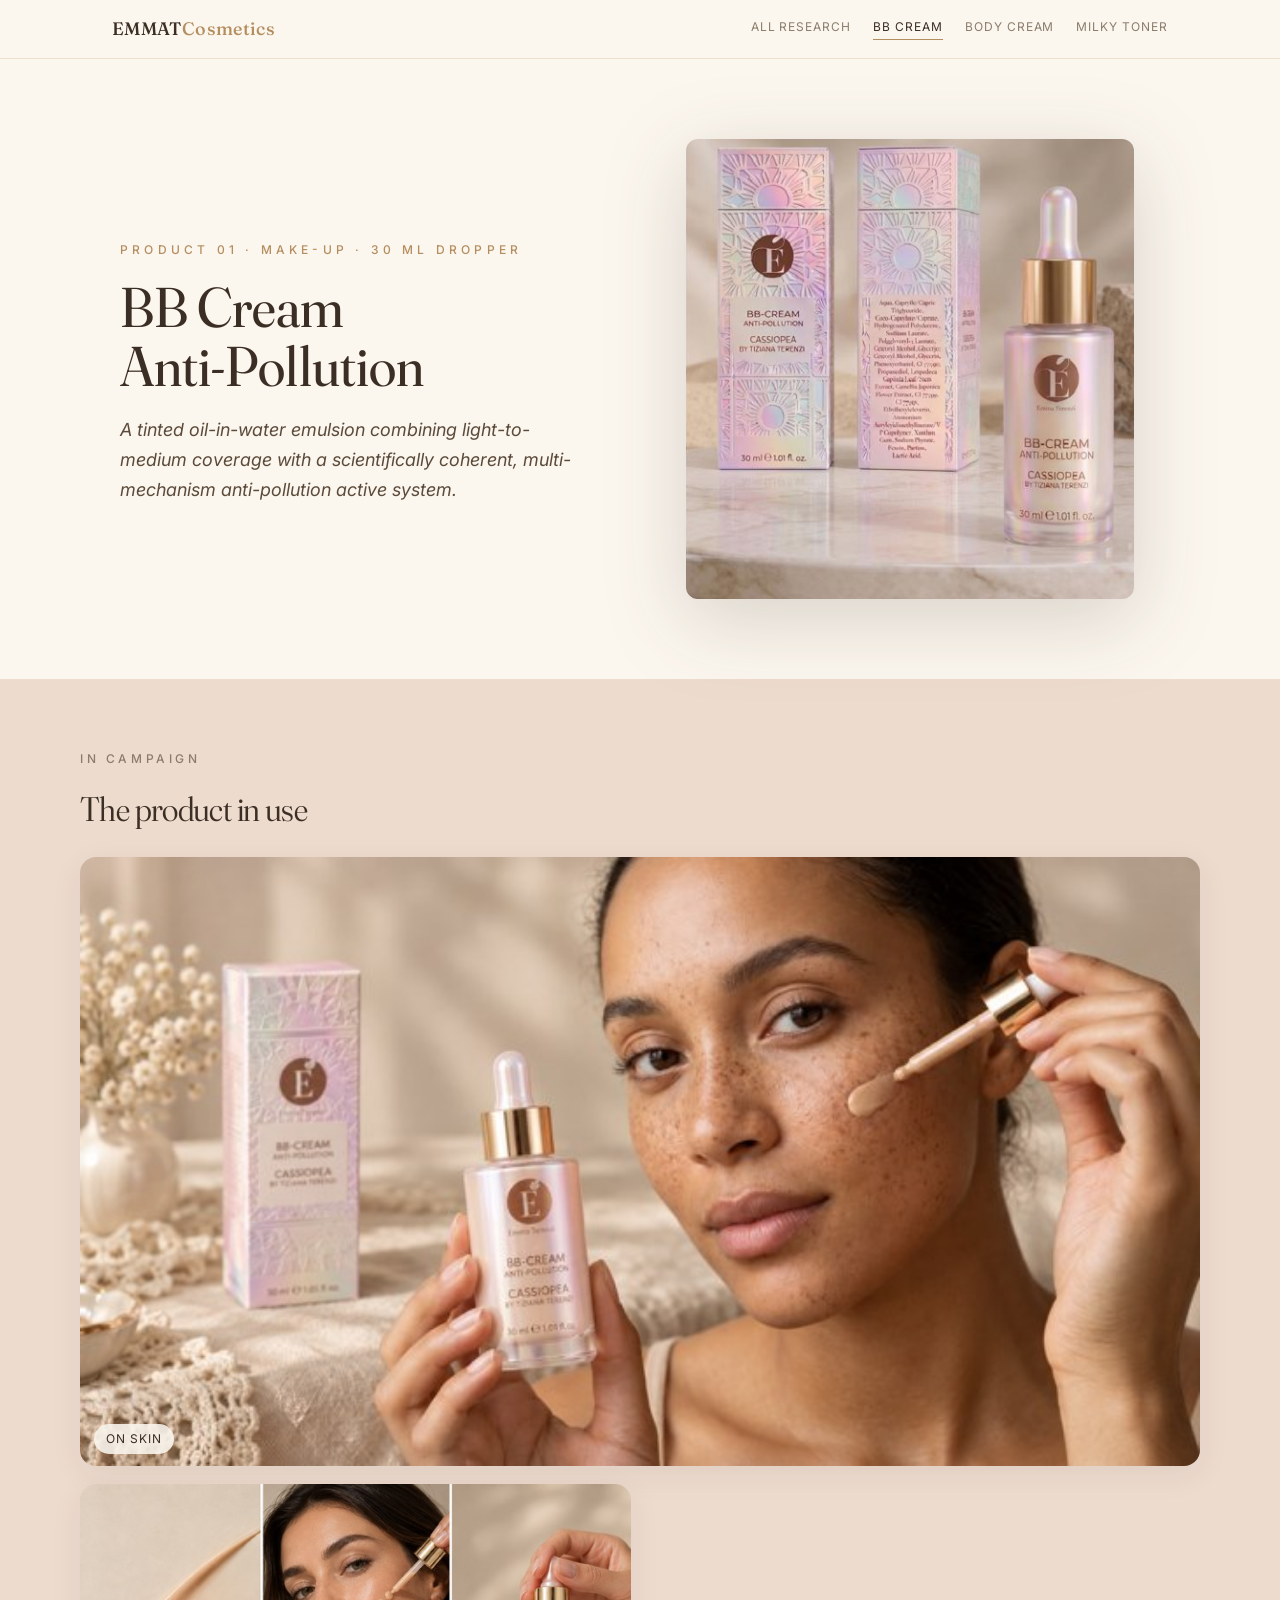
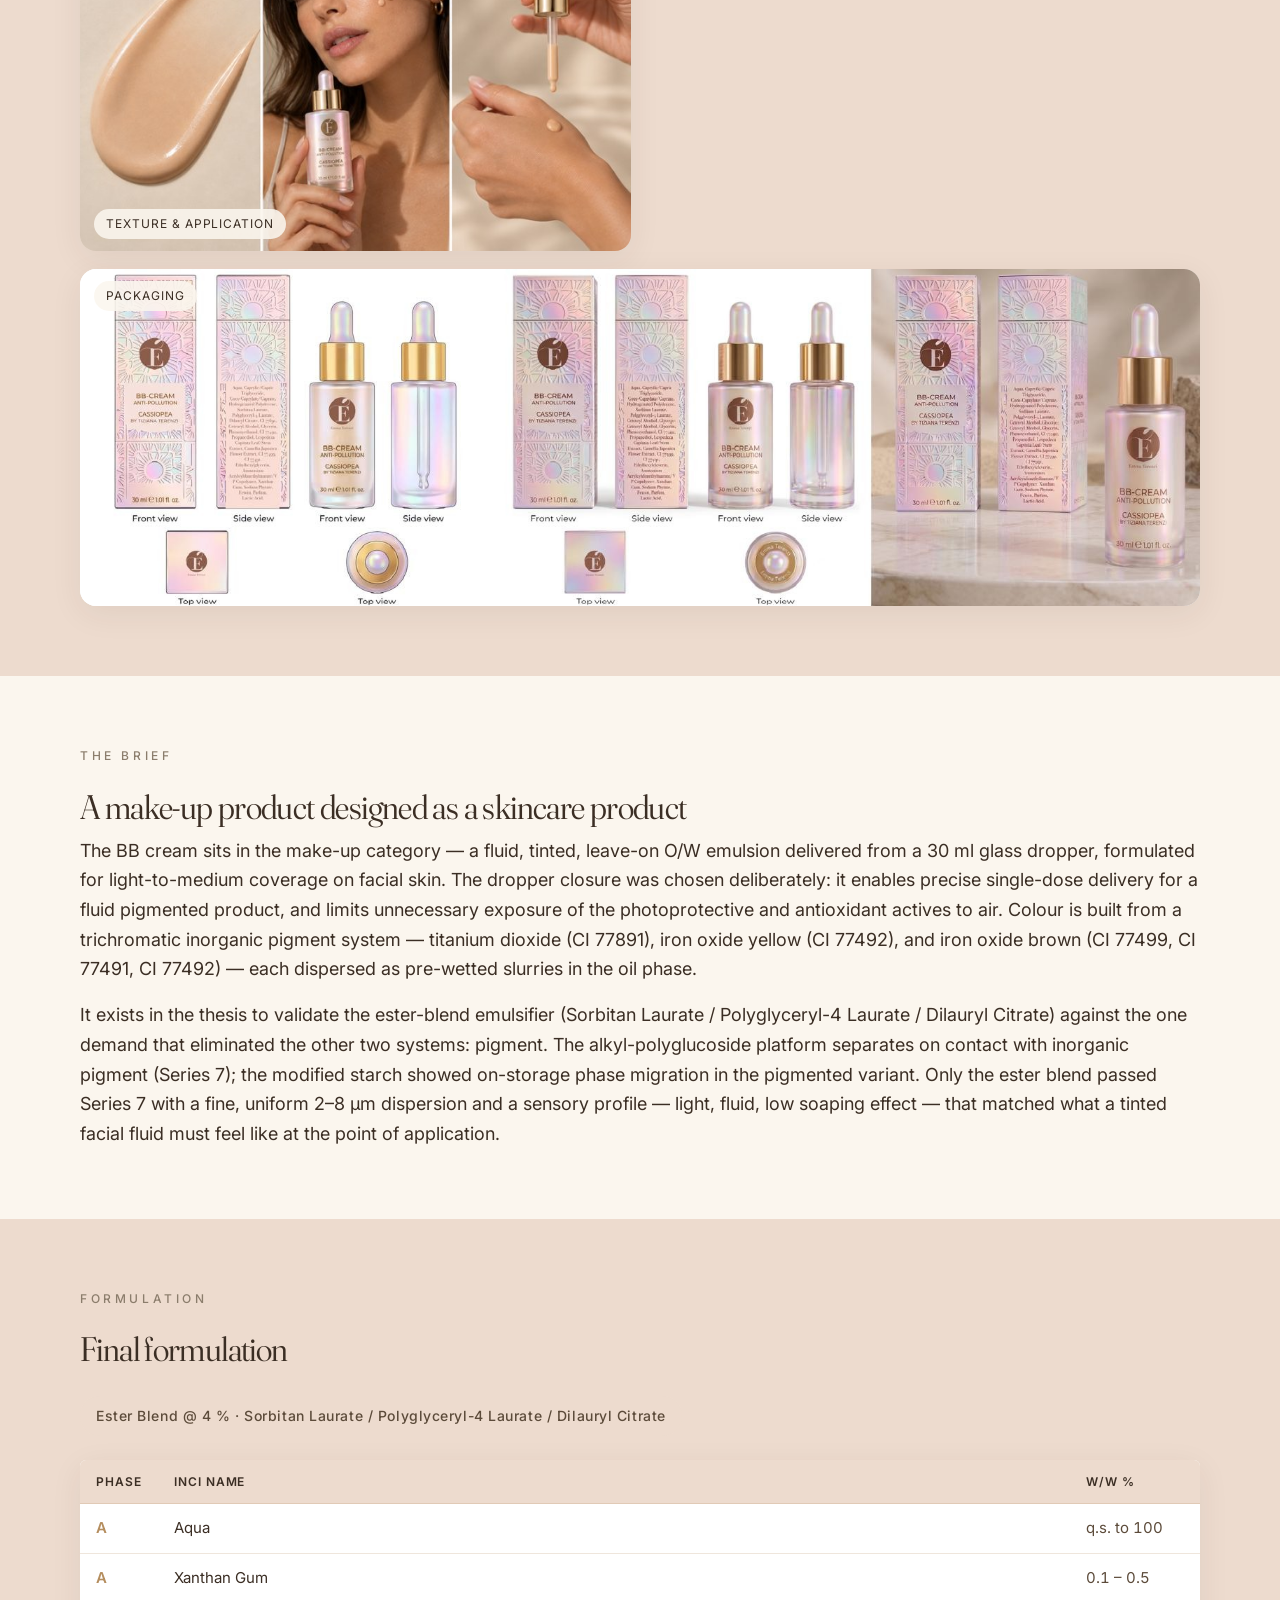
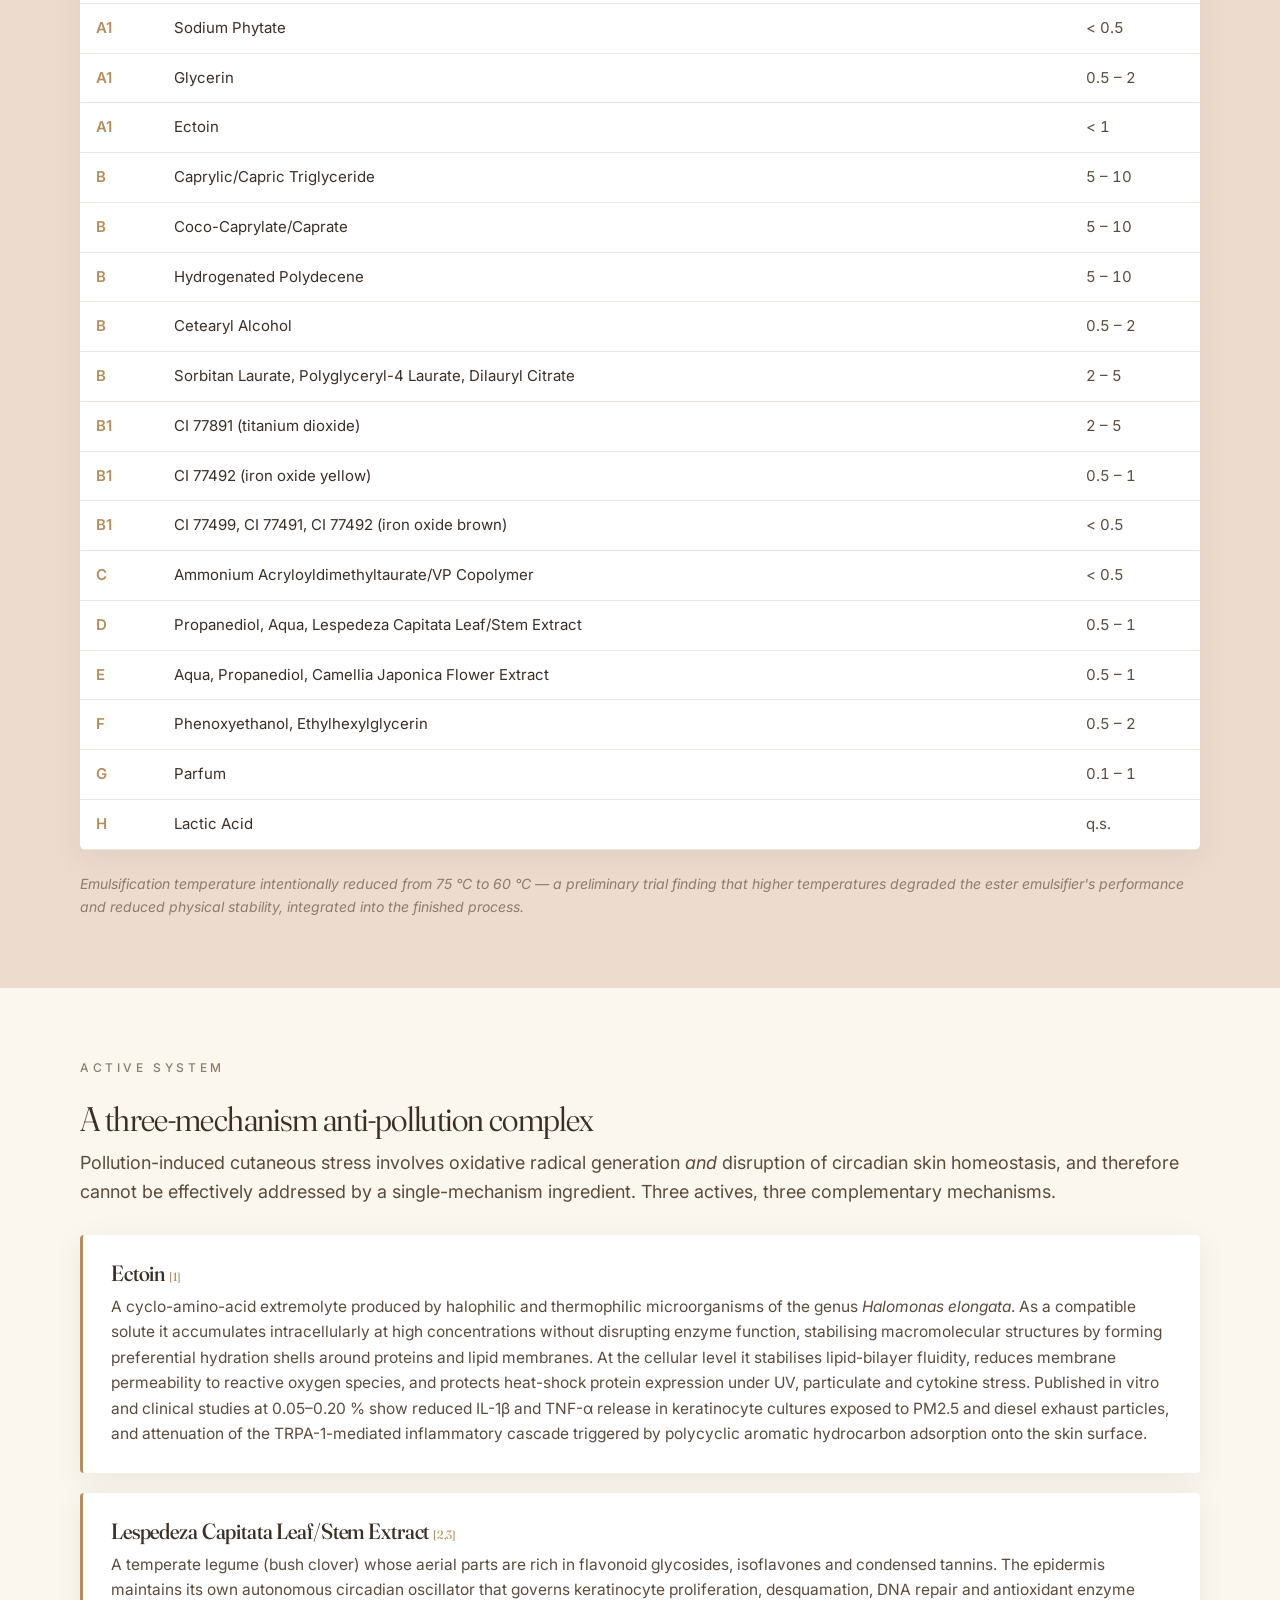
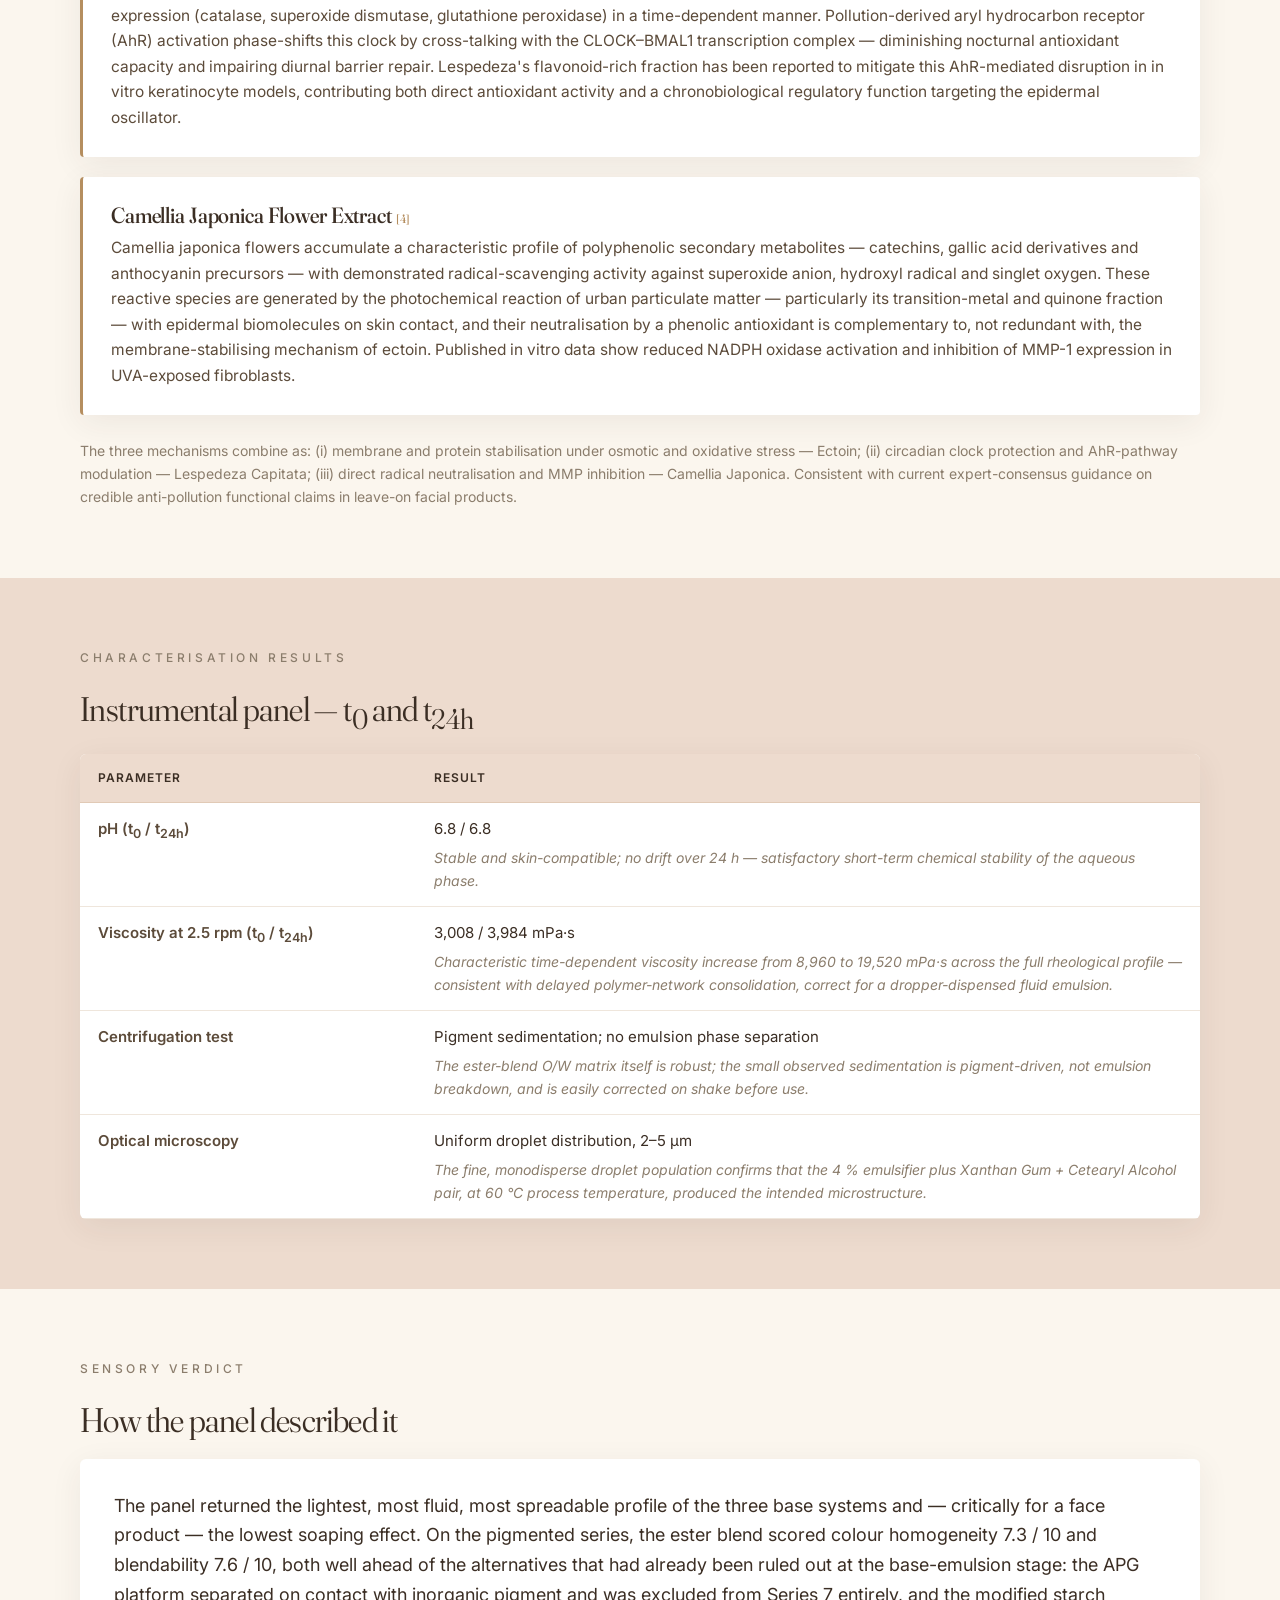
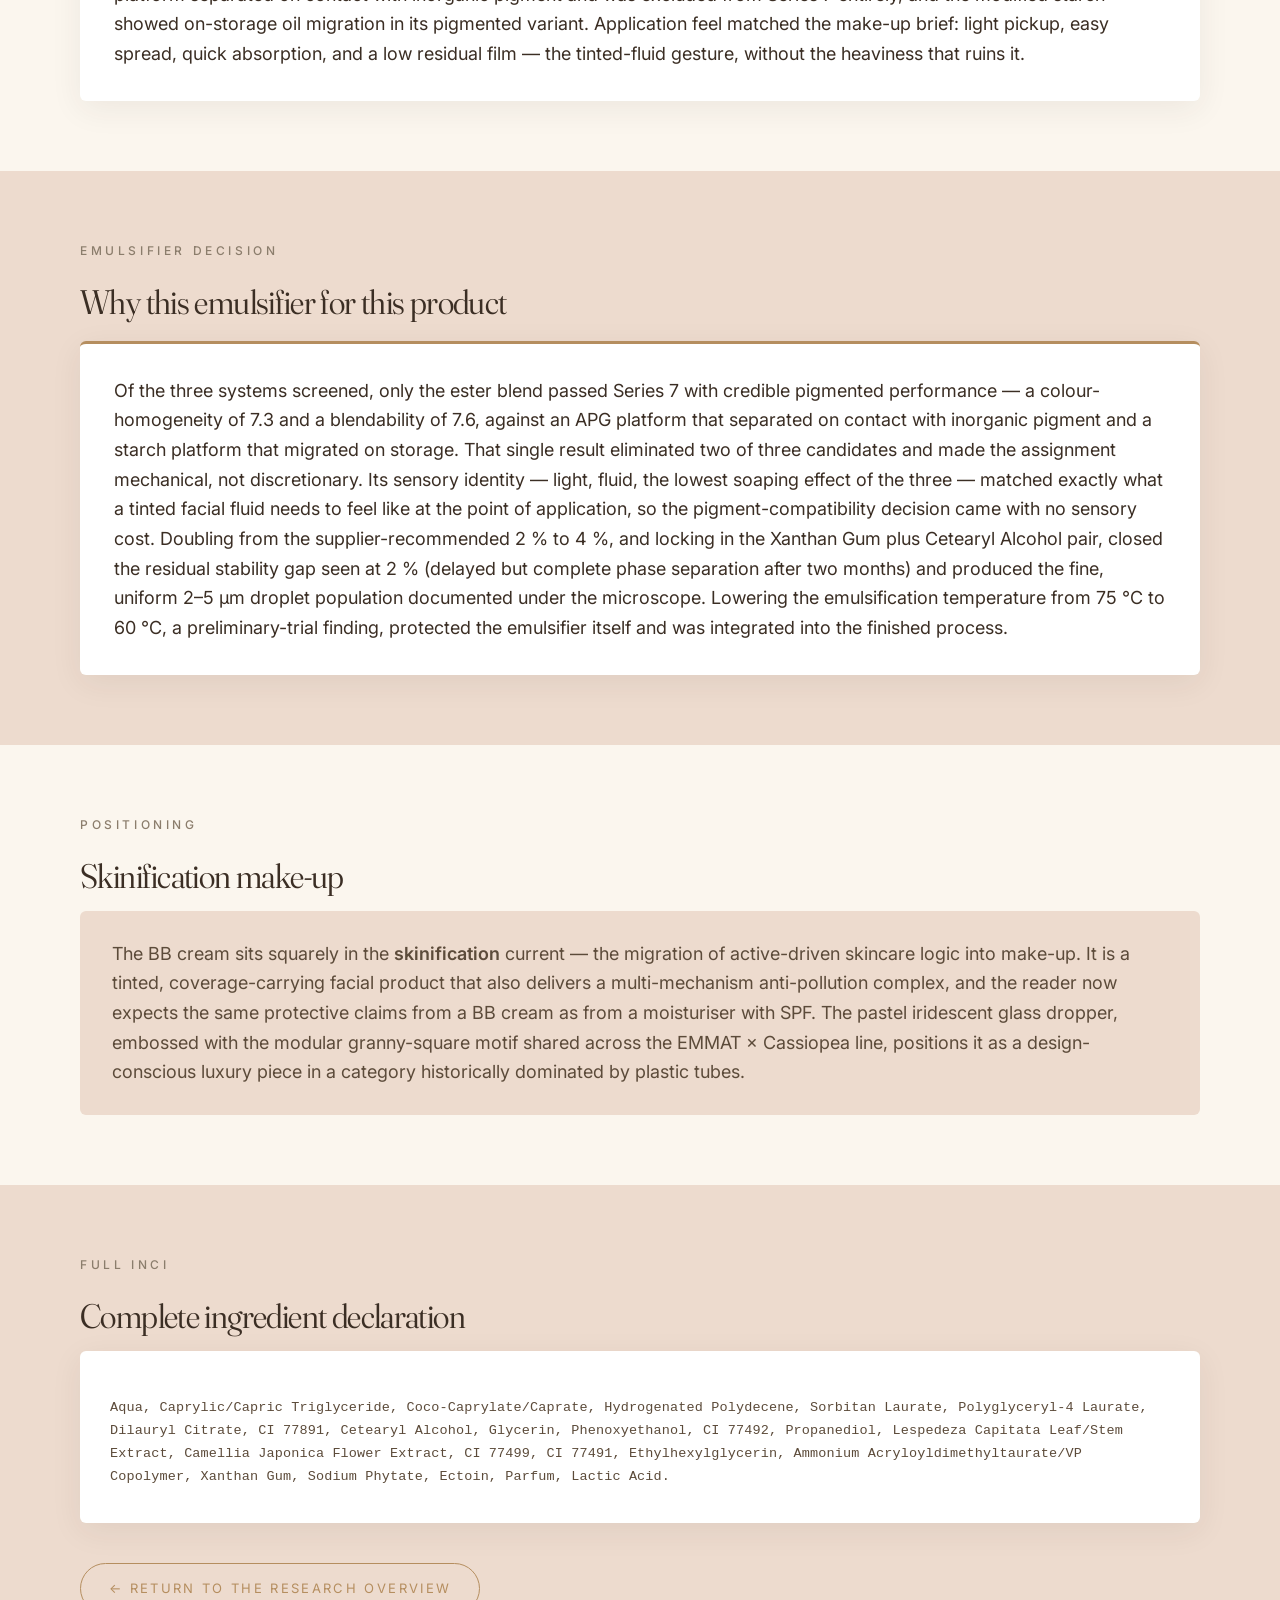
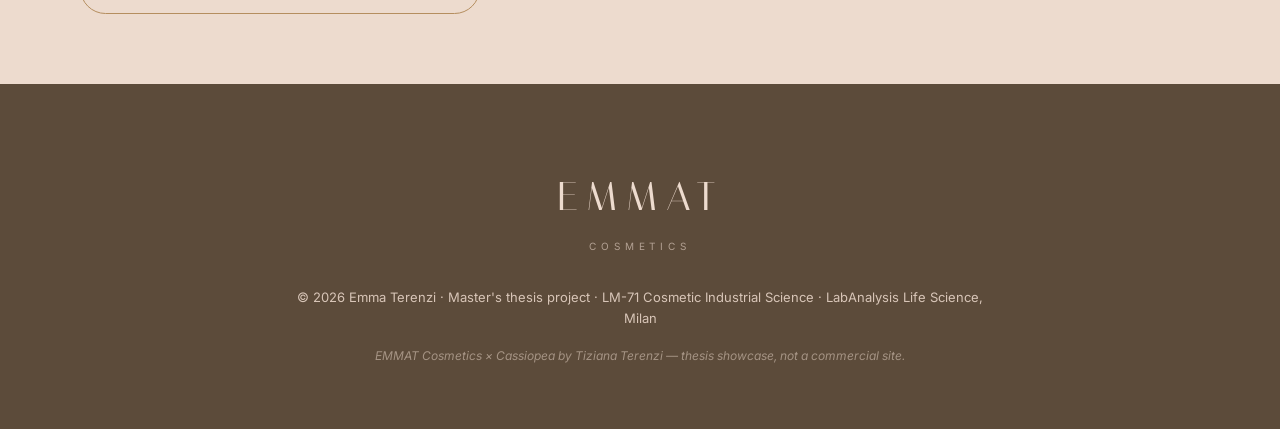
==== commit 1fec6060: "New product packaging images: family shot as intro picture, per-product renders and packaging sheets" ====
--- a/products/bb-cream.html
+++ b/products/bb-cream.html
@@ -8,7 +8,7 @@
 <link rel="preconnect" href="https://fonts.googleapis.com">
 <link rel="preconnect" href="https://fonts.gstatic.com" crossorigin>
 <link href="https://fonts.googleapis.com/css2?family=Fraunces:ital,opsz,wght,SOFT,WONK@0,9..144,300..700,0..100,0..1;1,9..144,300..700,0..100,0..1&family=Italiana&family=Inter:wght@300;400;500;600&display=swap" rel="stylesheet">
-<link rel="stylesheet" href="../styles.css">
+<link rel="stylesheet" href="../styles.css?v=20261001">
 </head>
 <body>
 
@@ -33,7 +33,7 @@
     <p class="tag">A tinted oil-in-water emulsion combining light-to-medium coverage with a scientifically coherent, multi-mechanism anti-pollution active system.</p>
   </div>
   <div class="product-hero-media">
-    <img src="../images/image7.png" alt="EMMAT BB Cream Anti-Pollution 30 ml glass dropper — front and side views">
+    <img src="../images/bb-product.jpg" alt="BB Cream Anti-Pollution 30 ml glass dropper with its pink embossed box, new É Emma Terenzi packaging">
   </div>
 </header>
 
@@ -50,6 +50,10 @@
       <figure class="pp-gallery-item">
         <img src="../images/bb-campaign-texture.jpg" alt="BB Cream swatch, application with the dropper, and a blended dot on the back of the hand" loading="lazy">
         <figcaption>Texture & application</figcaption>
+      </figure>
+      <figure class="pp-gallery-item pp-gallery-wide pp-gallery-contain">
+        <img src="../images/bb-packaging.jpg" alt="BB Cream Anti-Pollution packaging views: box and dropper bottle, front, side and top, two colourways and a styled render" loading="lazy">
+        <figcaption>Packaging</figcaption>
       </figure>
     </div>
   </div>
--- a/styles.css
+++ b/styles.css
@@ -1765,3 +1765,24 @@
 .pp-gallery-contain { background: #fff; }
 .pp-gallery-contain img { object-fit: contain; }
 .pp-gallery-contain figcaption { top: 12px; bottom: auto; }
+
+/* ═══════════════════════════════════════════════ HERO — product family picture shown whole, title below */
+.hero { flex-direction: column; justify-content: flex-start; }
+.hero-bg {
+  position: relative;
+  inset: auto;
+  width: 100%;
+  aspect-ratio: 1536 / 693;
+  max-height: 64vh;
+  background-position: center;
+  animation: none;
+  -webkit-mask-image: linear-gradient(180deg, #000 82%, transparent 100%);
+          mask-image: linear-gradient(180deg, #000 82%, transparent 100%);
+}
+.hero-overlay { display: none; }
+.hero-inner { padding: 28px 32px 104px; }
+.hero-eyebrow { margin-bottom: 24px; }
+.product-media img, .product-hero-media img { border-radius: 12px; }
+@media (max-width: 760px) {
+  .hero-inner { padding: 24px 24px 88px; }
+}
